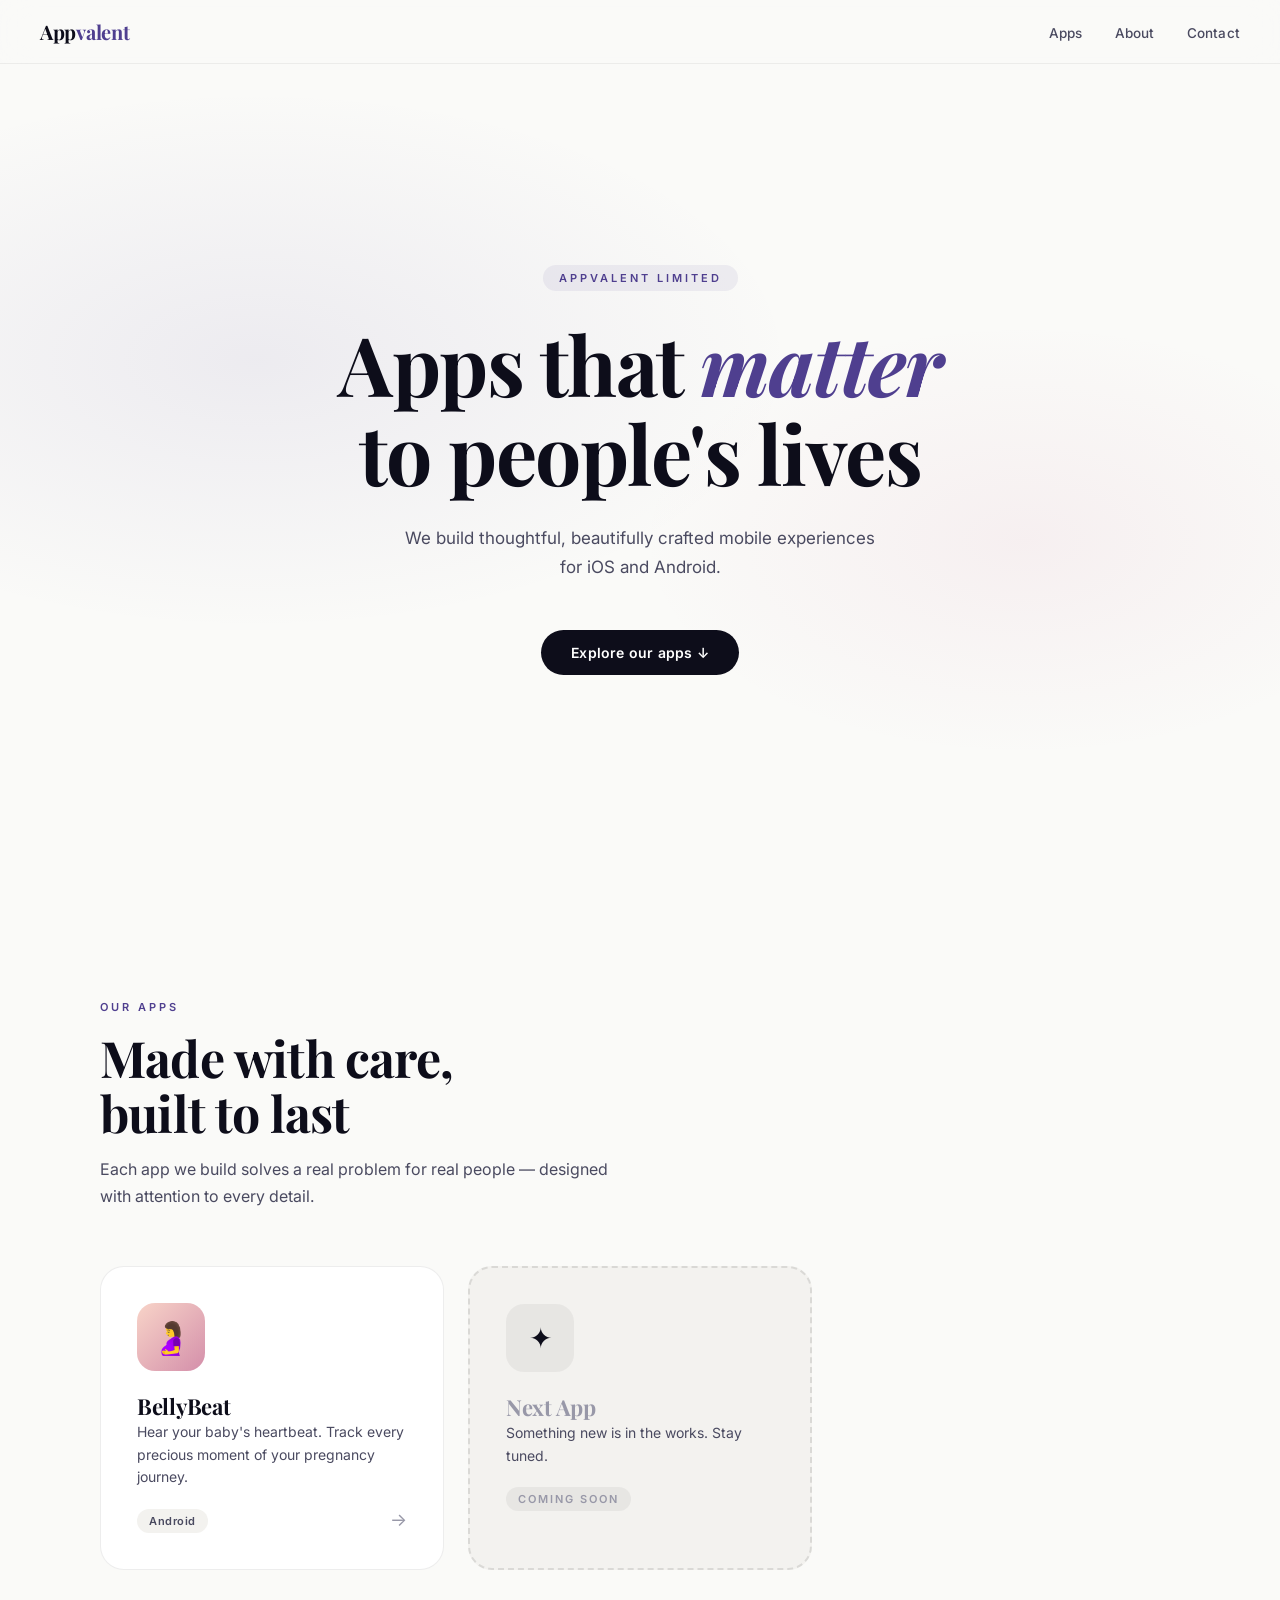
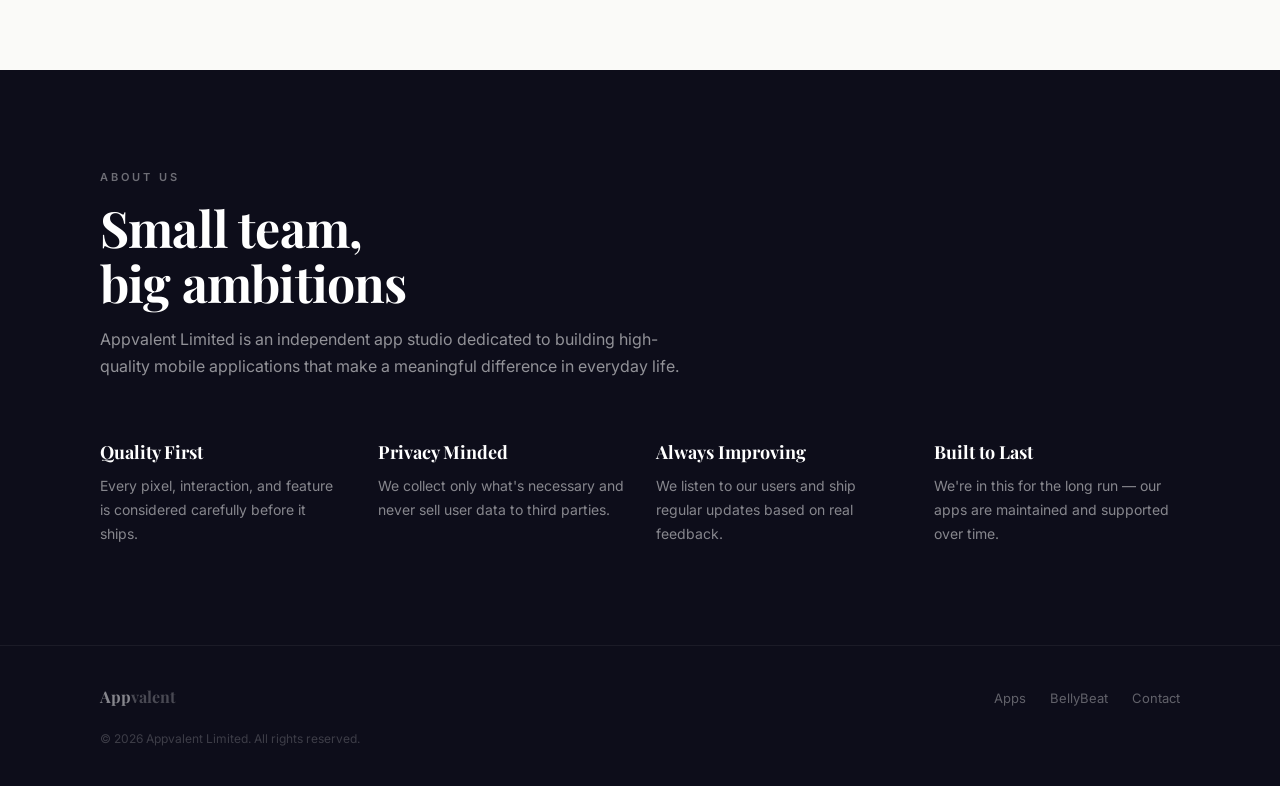
==== index.html @ 1d67fa13 "Initial Appvalent website with BellyBeat sub-page" ====
<!DOCTYPE html>
<html lang="en">
<head>
  <meta charset="UTF-8" />
  <meta name="viewport" content="width=device-width, initial-scale=1.0" />
  <title>Appvalent — Meaningful Mobile Apps</title>
  <meta name="description" content="Appvalent Limited builds thoughtful, beautiful mobile apps for iOS and Android." />
  <link rel="preconnect" href="https://fonts.googleapis.com" />
  <link rel="preconnect" href="https://fonts.gstatic.com" crossorigin />
  <link href="https://fonts.googleapis.com/css2?family=Playfair+Display:ital,wght@0,500;0,700;1,500&family=Inter:wght@300;400;500;600&display=swap" rel="stylesheet" />
  <style>
    *, *::before, *::after { box-sizing: border-box; margin: 0; padding: 0; }

    :root {
      --ink:      #0D0D1A;
      --ink-soft: #4A4A60;
      --ink-mute: #9898A8;
      --bg:       #FAFAF8;
      --bg-alt:   #F3F2EF;
      --accent:   #4F3F8F;
      --accent-2: #C4618A;
      --gold:     #C9A84C;
      --white:    #FFFFFF;
      --radius:   16px;
    }

    html { scroll-behavior: smooth; }

    body {
      font-family: 'Inter', sans-serif;
      background: var(--bg);
      color: var(--ink);
      -webkit-font-smoothing: antialiased;
    }

    /* ── Nav ─────────────────────────────────────────── */
    nav {
      position: fixed; top: 0; left: 0; right: 0; z-index: 100;
      display: flex; align-items: center; justify-content: space-between;
      padding: 0 40px; height: 64px;
      background: rgba(250,250,248,0.85);
      backdrop-filter: blur(16px);
      border-bottom: 1px solid rgba(0,0,0,0.06);
    }
    .nav-logo {
      font-family: 'Playfair Display', serif;
      font-size: 20px; font-weight: 700;
      color: var(--ink); text-decoration: none;
      letter-spacing: -0.3px;
    }
    .nav-logo span { color: var(--accent); }
    .nav-links { display: flex; gap: 32px; list-style: none; }
    .nav-links a {
      font-size: 13.5px; font-weight: 500;
      color: var(--ink-soft); text-decoration: none;
      letter-spacing: 0.2px; transition: color 0.2s;
    }
    .nav-links a:hover { color: var(--ink); }

    /* ── Hero ────────────────────────────────────────── */
    .hero {
      min-height: 100vh;
      display: flex; align-items: center; justify-content: center;
      text-align: center;
      padding: 120px 24px 80px;
      background:
        radial-gradient(ellipse 70% 50% at 20% 40%, rgba(79,63,143,0.08) 0%, transparent 60%),
        radial-gradient(ellipse 50% 40% at 80% 60%, rgba(196,97,138,0.07) 0%, transparent 60%),
        var(--bg);
    }
    .hero-eyebrow {
      display: inline-block;
      font-size: 11px; font-weight: 600;
      letter-spacing: 3px; text-transform: uppercase;
      color: var(--accent);
      background: rgba(79,63,143,0.08);
      padding: 6px 16px; border-radius: 100px;
      margin-bottom: 28px;
    }
    .hero h1 {
      font-family: 'Playfair Display', serif;
      font-size: clamp(46px, 7vw, 82px);
      font-weight: 700; line-height: 1.08;
      letter-spacing: -1.5px;
      color: var(--ink);
      max-width: 760px; margin: 0 auto 28px;
    }
    .hero h1 em { font-style: italic; color: var(--accent); }
    .hero-sub {
      font-size: 17px; font-weight: 400; line-height: 1.7;
      color: var(--ink-soft);
      max-width: 480px; margin: 0 auto 48px;
    }
    .hero-cta {
      display: inline-flex; align-items: center; gap: 8px;
      background: var(--ink); color: var(--white);
      padding: 14px 30px; border-radius: 100px;
      font-size: 14px; font-weight: 600;
      text-decoration: none; letter-spacing: 0.2px;
      transition: opacity 0.2s, transform 0.2s;
    }
    .hero-cta:hover { opacity: 0.85; transform: translateY(-1px); }

    /* ── Section shared ──────────────────────────────── */
    section { padding: 100px 24px; }
    .container { max-width: 1080px; margin: 0 auto; }
    .section-label {
      font-size: 11px; font-weight: 600;
      letter-spacing: 3px; text-transform: uppercase;
      color: var(--accent); margin-bottom: 16px;
    }
    .section-title {
      font-family: 'Playfair Display', serif;
      font-size: clamp(32px, 4vw, 50px);
      font-weight: 700; line-height: 1.1;
      letter-spacing: -0.8px; color: var(--ink);
      margin-bottom: 16px;
    }
    .section-sub {
      font-size: 16px; color: var(--ink-soft);
      line-height: 1.7; max-width: 520px;
    }

    /* ── Apps grid ───────────────────────────────────── */
    .apps-section { background: var(--bg); }
    .apps-header { margin-bottom: 56px; }
    .apps-grid {
      display: grid;
      grid-template-columns: repeat(auto-fill, minmax(320px, 1fr));
      gap: 24px;
    }
    .app-card {
      background: var(--white);
      border: 1px solid rgba(0,0,0,0.07);
      border-radius: 24px;
      padding: 36px;
      text-decoration: none;
      color: inherit;
      transition: box-shadow 0.25s, transform 0.25s;
      display: flex; flex-direction: column; gap: 20px;
    }
    .app-card:hover {
      box-shadow: 0 20px 60px rgba(0,0,0,0.09);
      transform: translateY(-3px);
    }
    .app-icon {
      width: 68px; height: 68px; border-radius: 18px;
      display: flex; align-items: center; justify-content: center;
      font-size: 32px;
    }
    .app-icon-bellybeat {
      background: linear-gradient(135deg, #F8D4C8, #D48FAA);
    }
    .app-card-name {
      font-family: 'Playfair Display', serif;
      font-size: 22px; font-weight: 700;
      letter-spacing: -0.3px; color: var(--ink);
    }
    .app-card-tagline {
      font-size: 14px; color: var(--ink-soft);
      line-height: 1.6;
    }
    .app-card-platforms {
      display: flex; gap: 8px; margin-top: auto;
    }
    .platform-badge {
      font-size: 11px; font-weight: 600;
      letter-spacing: 0.5px;
      padding: 5px 12px; border-radius: 100px;
      background: var(--bg-alt); color: var(--ink-soft);
    }
    .app-card-arrow {
      margin-left: auto; font-size: 18px;
      color: var(--ink-mute); transition: transform 0.2s;
    }
    .app-card:hover .app-card-arrow { transform: translateX(4px); }

    .app-card-soon {
      background: var(--bg-alt);
      border: 2px dashed rgba(0,0,0,0.1);
      cursor: default;
    }
    .app-card-soon:hover {
      box-shadow: none; transform: none;
    }
    .soon-badge {
      display: inline-block;
      font-size: 11px; font-weight: 600;
      letter-spacing: 2px; text-transform: uppercase;
      color: var(--ink-mute);
      background: rgba(0,0,0,0.05);
      padding: 5px 12px; border-radius: 100px;
    }

    /* ── About ───────────────────────────────────────── */
    .about-section {
      background: var(--ink);
      color: var(--white);
    }
    .about-section .section-label { color: rgba(255,255,255,0.4); }
    .about-section .section-title { color: var(--white); }
    .about-section .section-sub { color: rgba(255,255,255,0.55); max-width: 600px; }
    .about-grid {
      display: grid;
      grid-template-columns: repeat(auto-fill, minmax(220px, 1fr));
      gap: 32px; margin-top: 60px;
    }
    .about-item h3 {
      font-family: 'Playfair Display', serif;
      font-size: 18px; font-weight: 700;
      color: var(--white); margin-bottom: 10px;
    }
    .about-item p {
      font-size: 14px; line-height: 1.7;
      color: rgba(255,255,255,0.5);
    }

    /* ── Footer ──────────────────────────────────────── */
    footer {
      background: var(--ink);
      border-top: 1px solid rgba(255,255,255,0.06);
      padding: 40px 24px;
    }
    .footer-inner {
      max-width: 1080px; margin: 0 auto;
      display: flex; align-items: center; justify-content: space-between;
      flex-wrap: wrap; gap: 16px;
    }
    .footer-logo {
      font-family: 'Playfair Display', serif;
      font-size: 16px; font-weight: 700;
      color: rgba(255,255,255,0.5); text-decoration: none;
    }
    .footer-logo span { color: rgba(255,255,255,0.25); }
    .footer-links {
      display: flex; gap: 24px; list-style: none;
    }
    .footer-links a {
      font-size: 13px; color: rgba(255,255,255,0.35);
      text-decoration: none; transition: color 0.2s;
    }
    .footer-links a:hover { color: rgba(255,255,255,0.7); }
    .footer-copy {
      font-size: 12px; color: rgba(255,255,255,0.2);
      width: 100%; margin-top: 8px;
    }

    /* ── Responsive ──────────────────────────────────── */
    @media (max-width: 640px) {
      nav { padding: 0 20px; }
      .nav-links { display: none; }
      .footer-inner { flex-direction: column; align-items: flex-start; }
    }
  </style>
</head>
<body>

  <nav>
    <a href="/" class="nav-logo">App<span>valent</span></a>
    <ul class="nav-links">
      <li><a href="#apps">Apps</a></li>
      <li><a href="#about">About</a></li>
      <li><a href="mailto:hello@appvalent.com">Contact</a></li>
    </ul>
  </nav>

  <!-- Hero -->
  <section class="hero">
    <div>
      <div class="hero-eyebrow">Appvalent Limited</div>
      <h1>Apps that <em>matter</em><br>to people's lives</h1>
      <p class="hero-sub">We build thoughtful, beautifully crafted mobile experiences for iOS and Android.</p>
      <a href="#apps" class="hero-cta">Explore our apps ↓</a>
    </div>
  </section>

  <!-- Apps -->
  <section class="apps-section" id="apps">
    <div class="container">
      <div class="apps-header">
        <div class="section-label">Our Apps</div>
        <h2 class="section-title">Made with care,<br>built to last</h2>
        <p class="section-sub">Each app we build solves a real problem for real people — designed with attention to every detail.</p>
      </div>
      <div class="apps-grid">

        <!-- BellyBeat -->
        <a href="/bellybeat" class="app-card">
          <div class="app-icon app-icon-bellybeat">🤰</div>
          <div>
            <div class="app-card-name">BellyBeat</div>
            <div class="app-card-tagline">Hear your baby's heartbeat. Track every precious moment of your pregnancy journey.</div>
          </div>
          <div class="app-card-platforms">
            <span class="platform-badge">Android</span>
            <span class="app-card-arrow">→</span>
          </div>
        </a>

        <!-- Coming soon slot -->
        <div class="app-card app-card-soon">
          <div class="app-icon" style="background:rgba(0,0,0,0.05);font-size:28px;">✦</div>
          <div>
            <div class="app-card-name" style="color:#9898A8;">Next App</div>
            <div class="app-card-tagline">Something new is in the works. Stay tuned.</div>
          </div>
          <div><span class="soon-badge">Coming soon</span></div>
        </div>

      </div>
    </div>
  </section>

  <!-- About -->
  <section class="about-section" id="about">
    <div class="container">
      <div class="section-label">About Us</div>
      <h2 class="section-title">Small team,<br>big ambitions</h2>
      <p class="section-sub">Appvalent Limited is an independent app studio dedicated to building high-quality mobile applications that make a meaningful difference in everyday life.</p>
      <div class="about-grid">
        <div class="about-item">
          <h3>Quality First</h3>
          <p>Every pixel, interaction, and feature is considered carefully before it ships.</p>
        </div>
        <div class="about-item">
          <h3>Privacy Minded</h3>
          <p>We collect only what's necessary and never sell user data to third parties.</p>
        </div>
        <div class="about-item">
          <h3>Always Improving</h3>
          <p>We listen to our users and ship regular updates based on real feedback.</p>
        </div>
        <div class="about-item">
          <h3>Built to Last</h3>
          <p>We're in this for the long run — our apps are maintained and supported over time.</p>
        </div>
      </div>
    </div>
  </section>

  <!-- Footer -->
  <footer>
    <div class="footer-inner">
      <a href="/" class="footer-logo">App<span>valent</span></a>
      <ul class="footer-links">
        <li><a href="#apps">Apps</a></li>
        <li><a href="/bellybeat">BellyBeat</a></li>
        <li><a href="mailto:hello@appvalent.com">Contact</a></li>
      </ul>
      <div class="footer-copy">© 2026 Appvalent Limited. All rights reserved.</div>
    </div>
  </footer>

</body>
</html>
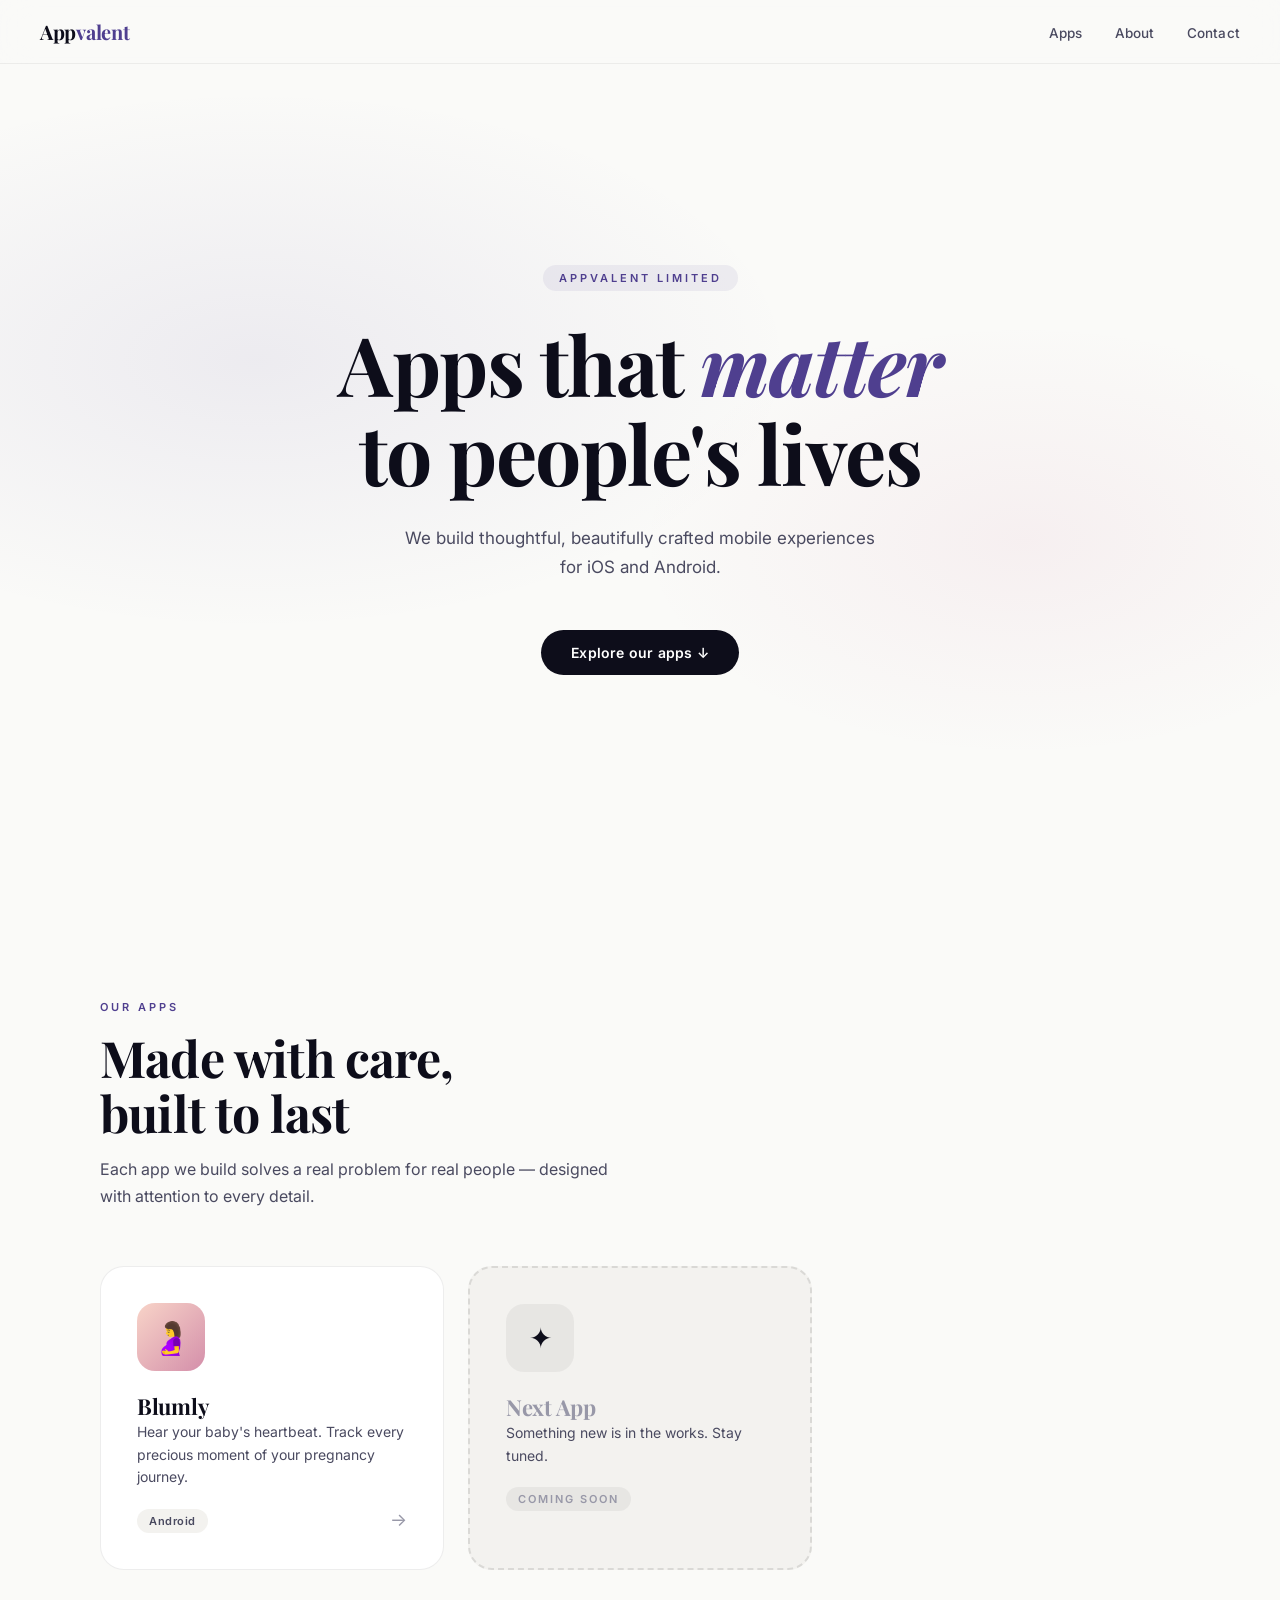
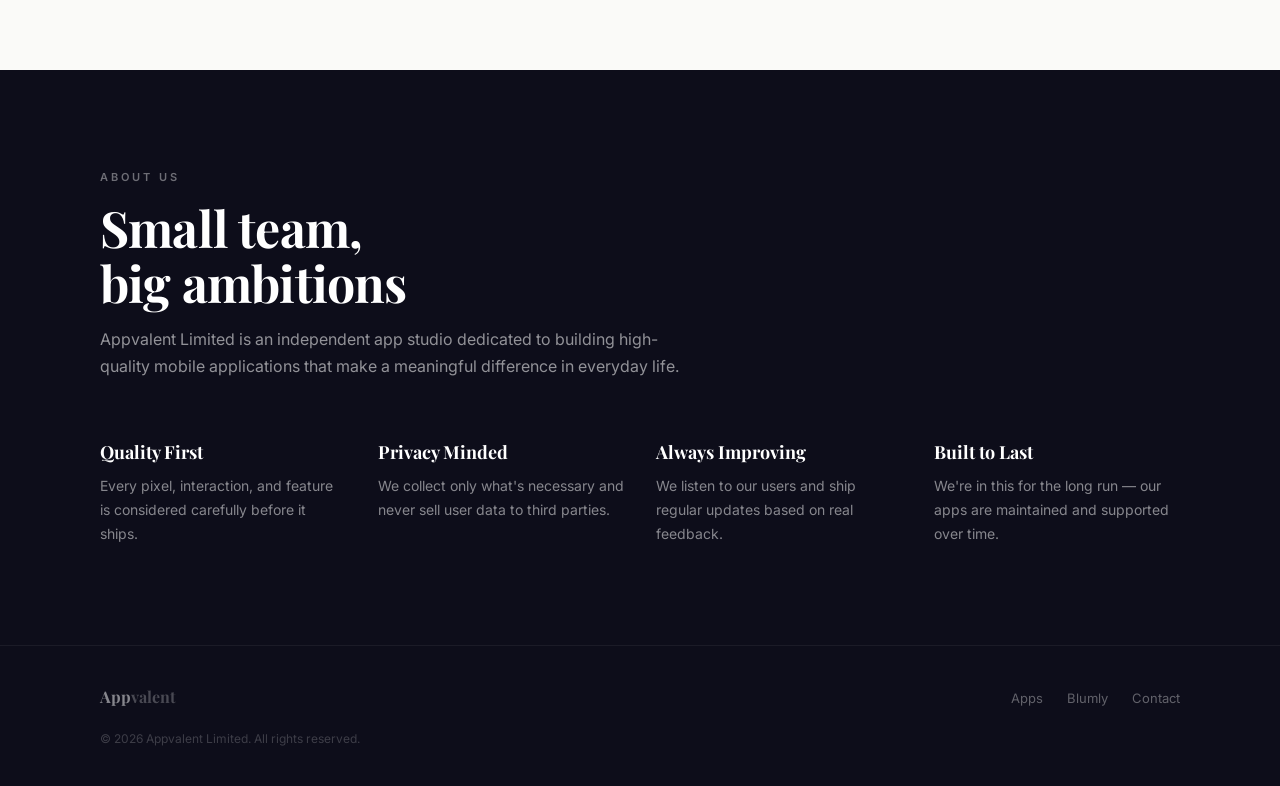
==== commit d4b009a9: "Rebrand BellyBeat to Blumly across website Update all display references from "BellyBeat" to "Blumly" ====
--- a/index.html
+++ b/index.html
@@ -288,7 +288,7 @@
         <a href="/bellybeat" class="app-card">
           <div class="app-icon app-icon-bellybeat">🤰</div>
           <div>
-            <div class="app-card-name">BellyBeat</div>
+            <div class="app-card-name">Blumly</div>
             <div class="app-card-tagline">Hear your baby's heartbeat. Track every precious moment of your pregnancy journey.</div>
           </div>
           <div class="app-card-platforms">
@@ -344,7 +344,7 @@
       <a href="/" class="footer-logo">App<span>valent</span></a>
       <ul class="footer-links">
         <li><a href="#apps">Apps</a></li>
-        <li><a href="/bellybeat">BellyBeat</a></li>
+        <li><a href="/bellybeat">Blumly</a></li>
         <li><a href="mailto:hello@appvalent.com">Contact</a></li>
       </ul>
       <div class="footer-copy">© 2026 Appvalent Limited. All rights reserved.</div>
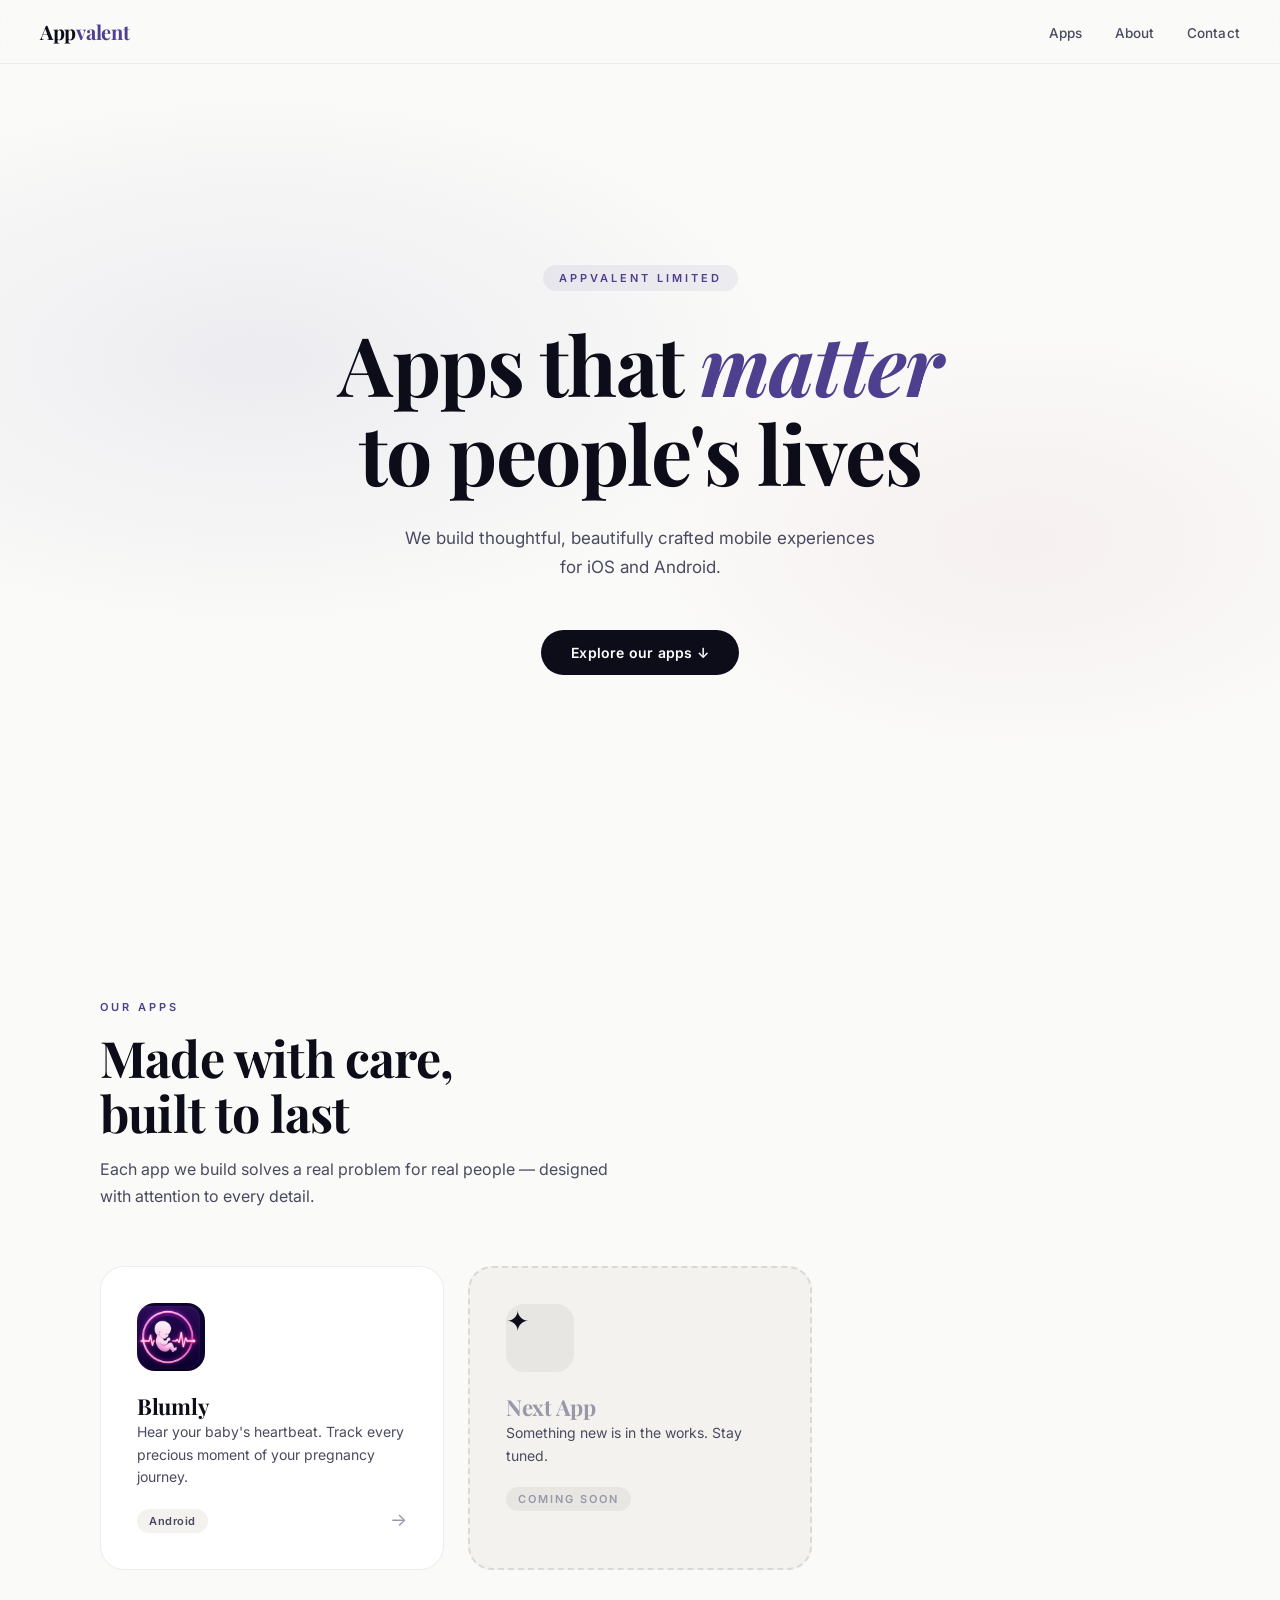
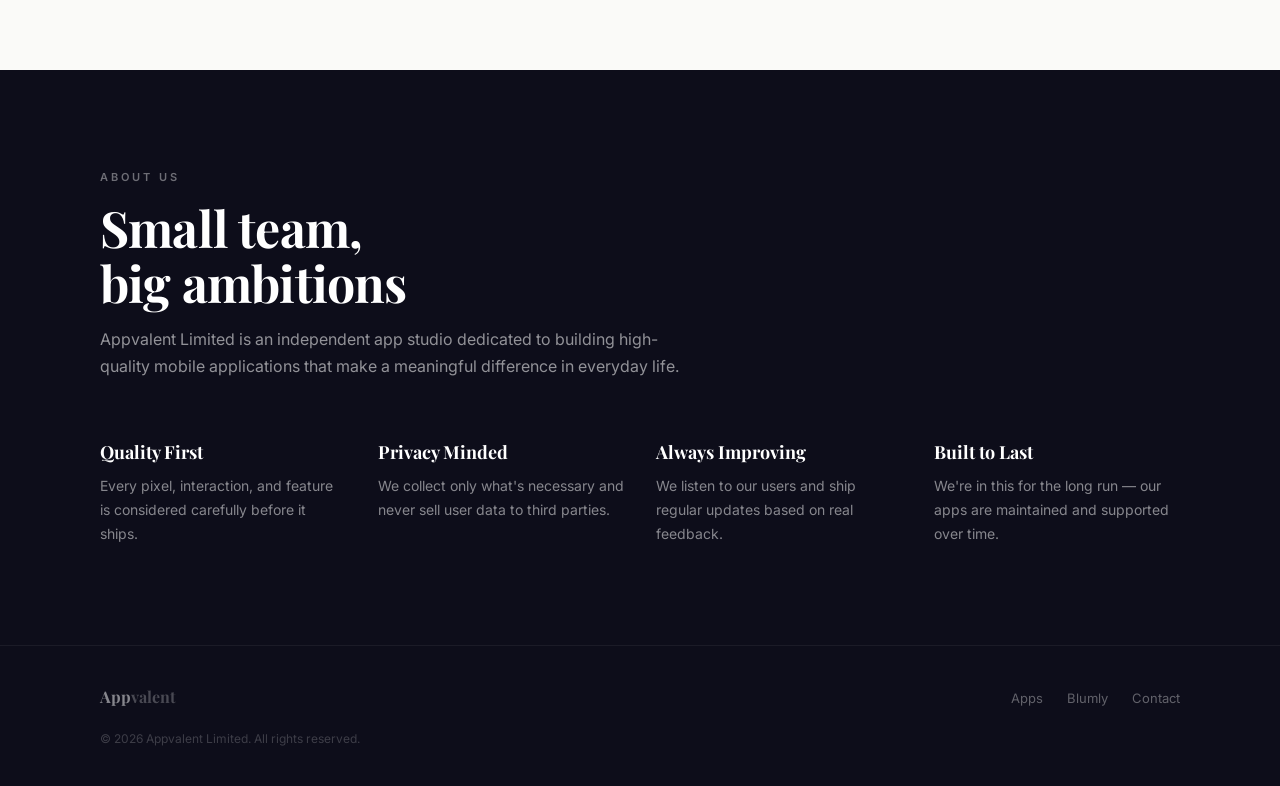
==== commit fb249e8d: "Replace emoji placeholder with real Blumly app icon Add app-icon.png and update homepage card, belly" ====
--- a/index.html
+++ b/index.html
@@ -145,12 +145,9 @@
     }
     .app-icon {
       width: 68px; height: 68px; border-radius: 18px;
-      display: flex; align-items: center; justify-content: center;
-      font-size: 32px;
-    }
-    .app-icon-bellybeat {
-      background: linear-gradient(135deg, #F8D4C8, #D48FAA);
-    }
+      overflow: hidden; flex-shrink: 0;
+    }
+    .app-icon img { width: 100%; height: 100%; display: block; }
     .app-card-name {
       font-family: 'Playfair Display', serif;
       font-size: 22px; font-weight: 700;
@@ -286,7 +283,7 @@
 
         <!-- BellyBeat -->
         <a href="/bellybeat" class="app-card">
-          <div class="app-icon app-icon-bellybeat">🤰</div>
+          <div class="app-icon"><img src="/bellybeat/app-icon.png" alt="Blumly icon" /></div>
           <div>
             <div class="app-card-name">Blumly</div>
             <div class="app-card-tagline">Hear your baby's heartbeat. Track every precious moment of your pregnancy journey.</div>
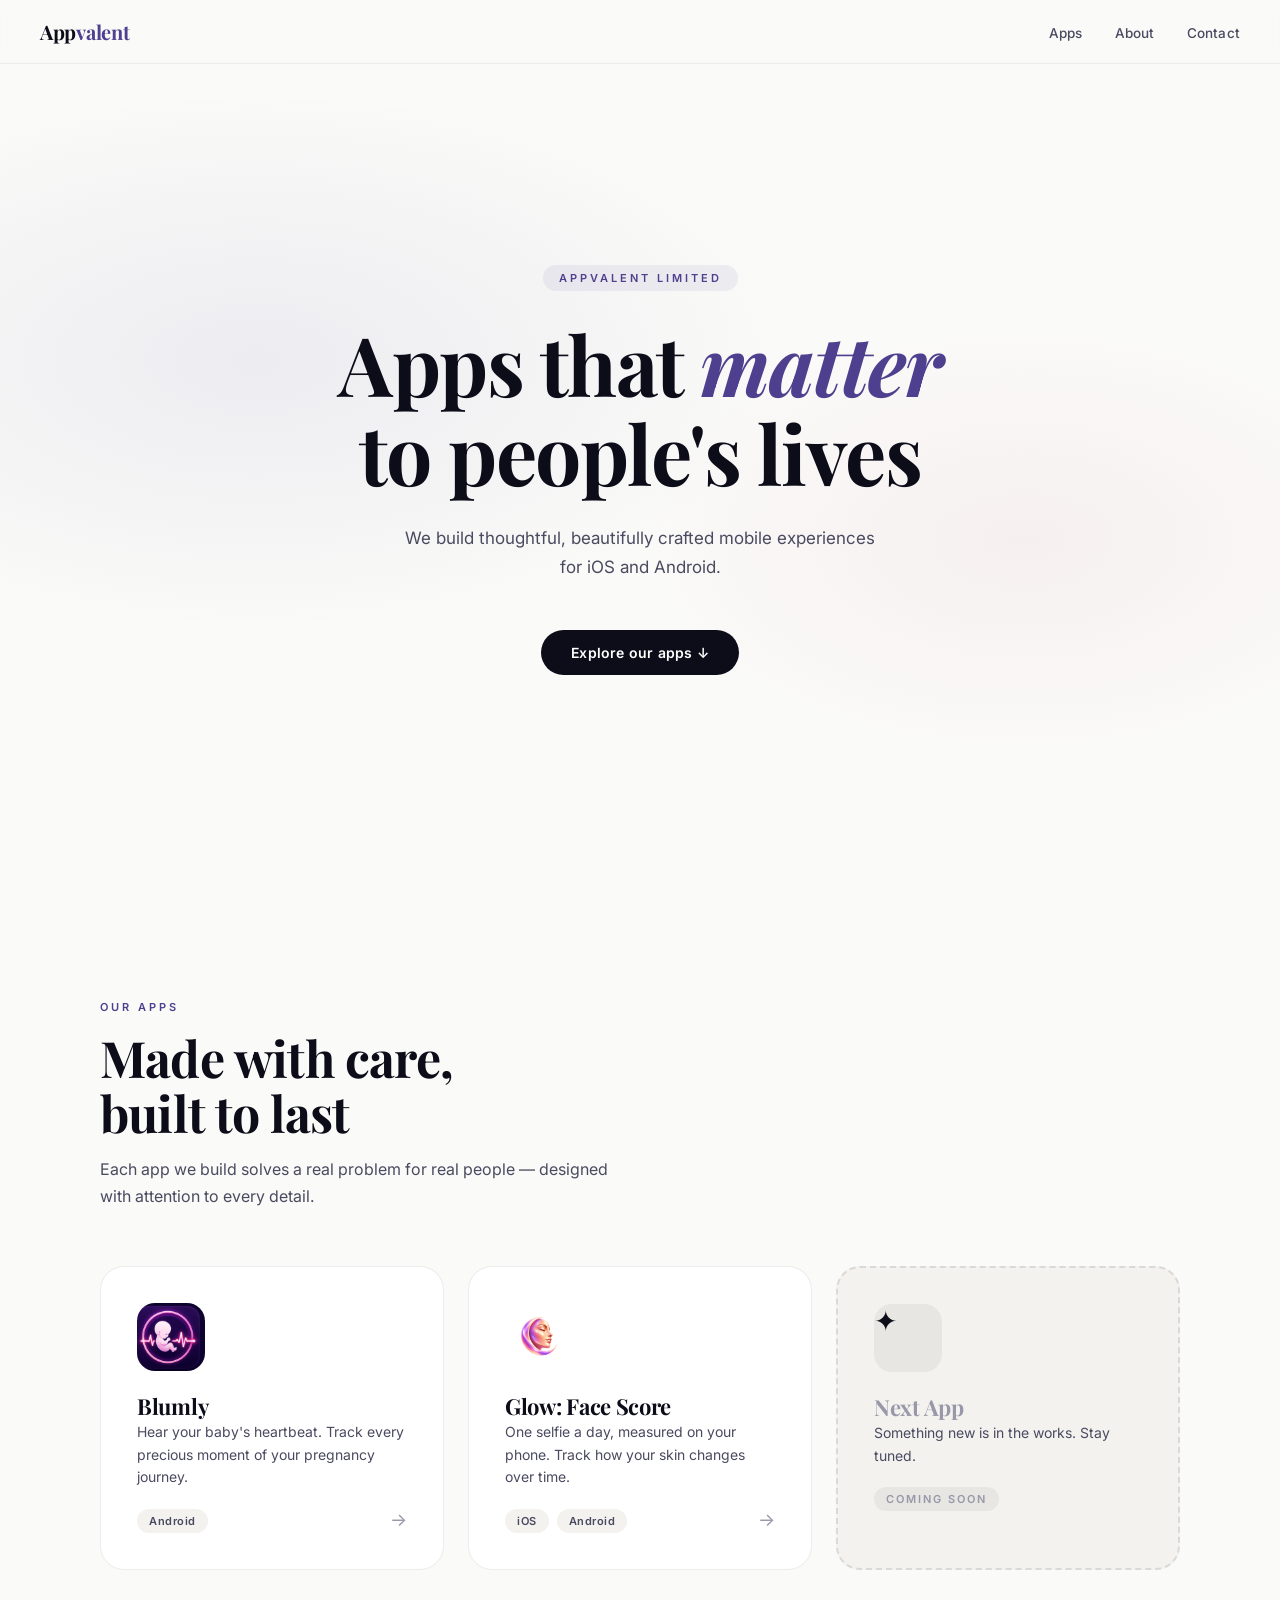
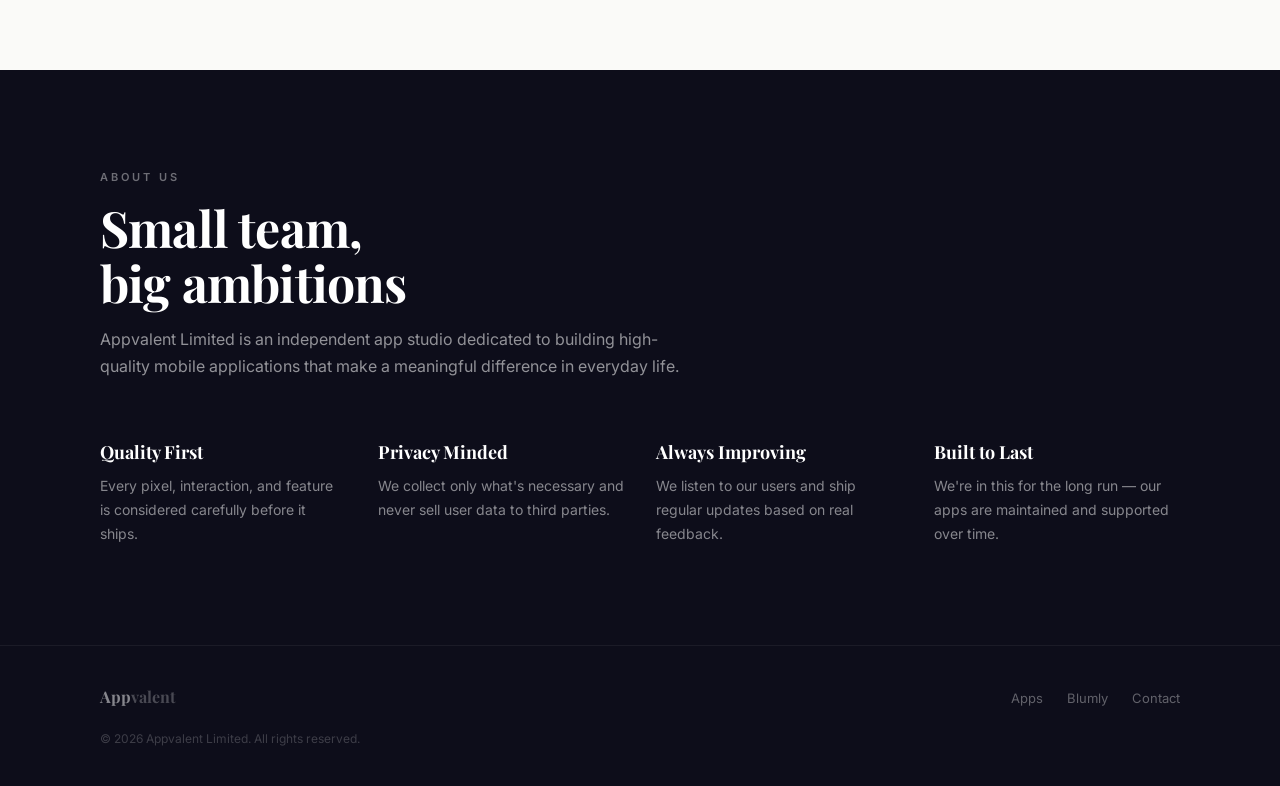
==== commit 7f48e04a: "Add the Glow: Face Score page, privacy policy and terms Follows the Blumly pattern — /glow with its " ====
--- a/index.html
+++ b/index.html
@@ -294,6 +294,20 @@
           </div>
         </a>
 
+        <!-- Glow -->
+        <a href="/glow" class="app-card">
+          <div class="app-icon"><img src="/glow/app-icon.png" alt="Glow: Face Score icon" /></div>
+          <div>
+            <div class="app-card-name">Glow: Face Score</div>
+            <div class="app-card-tagline">One selfie a day, measured on your phone. Track how your skin changes over time.</div>
+          </div>
+          <div class="app-card-platforms">
+            <span class="platform-badge">iOS</span>
+            <span class="platform-badge">Android</span>
+            <span class="app-card-arrow">→</span>
+          </div>
+        </a>
+
         <!-- Coming soon slot -->
         <div class="app-card app-card-soon">
           <div class="app-icon" style="background:rgba(0,0,0,0.05);font-size:28px;">✦</div>
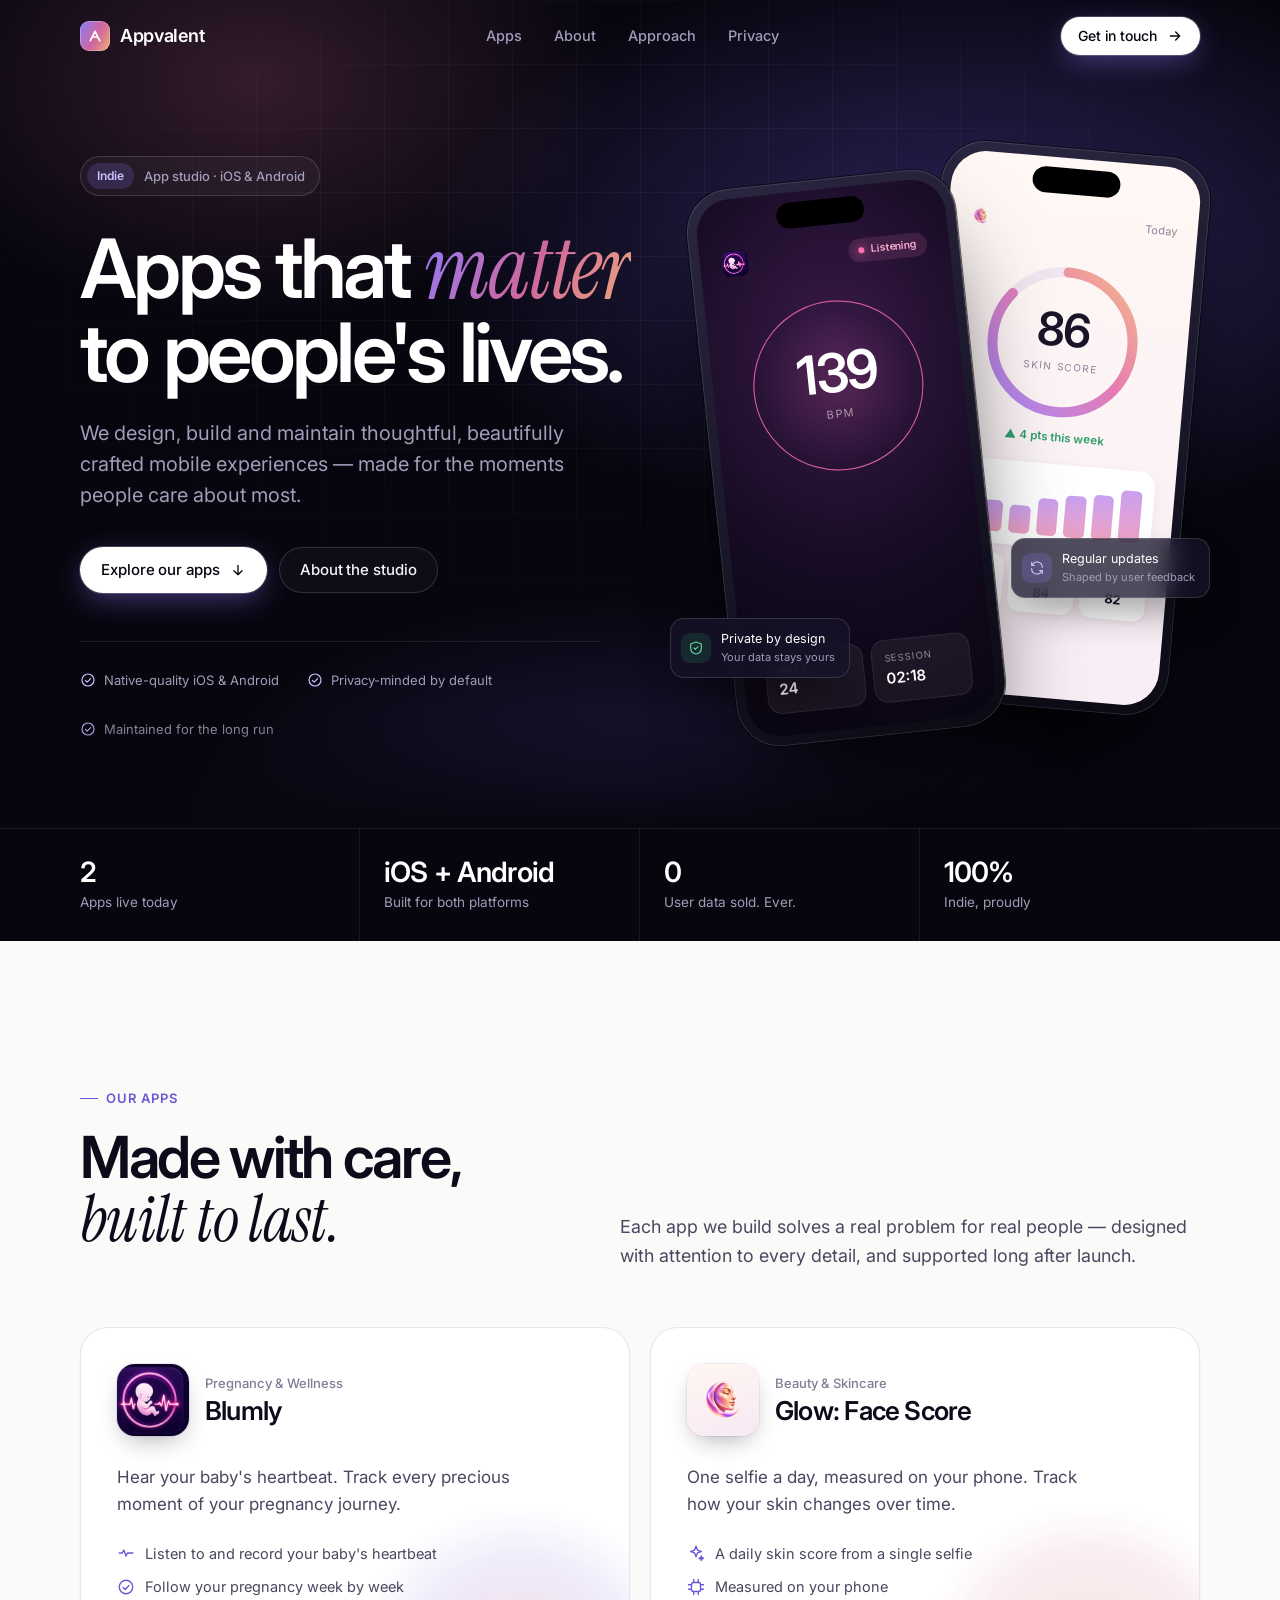
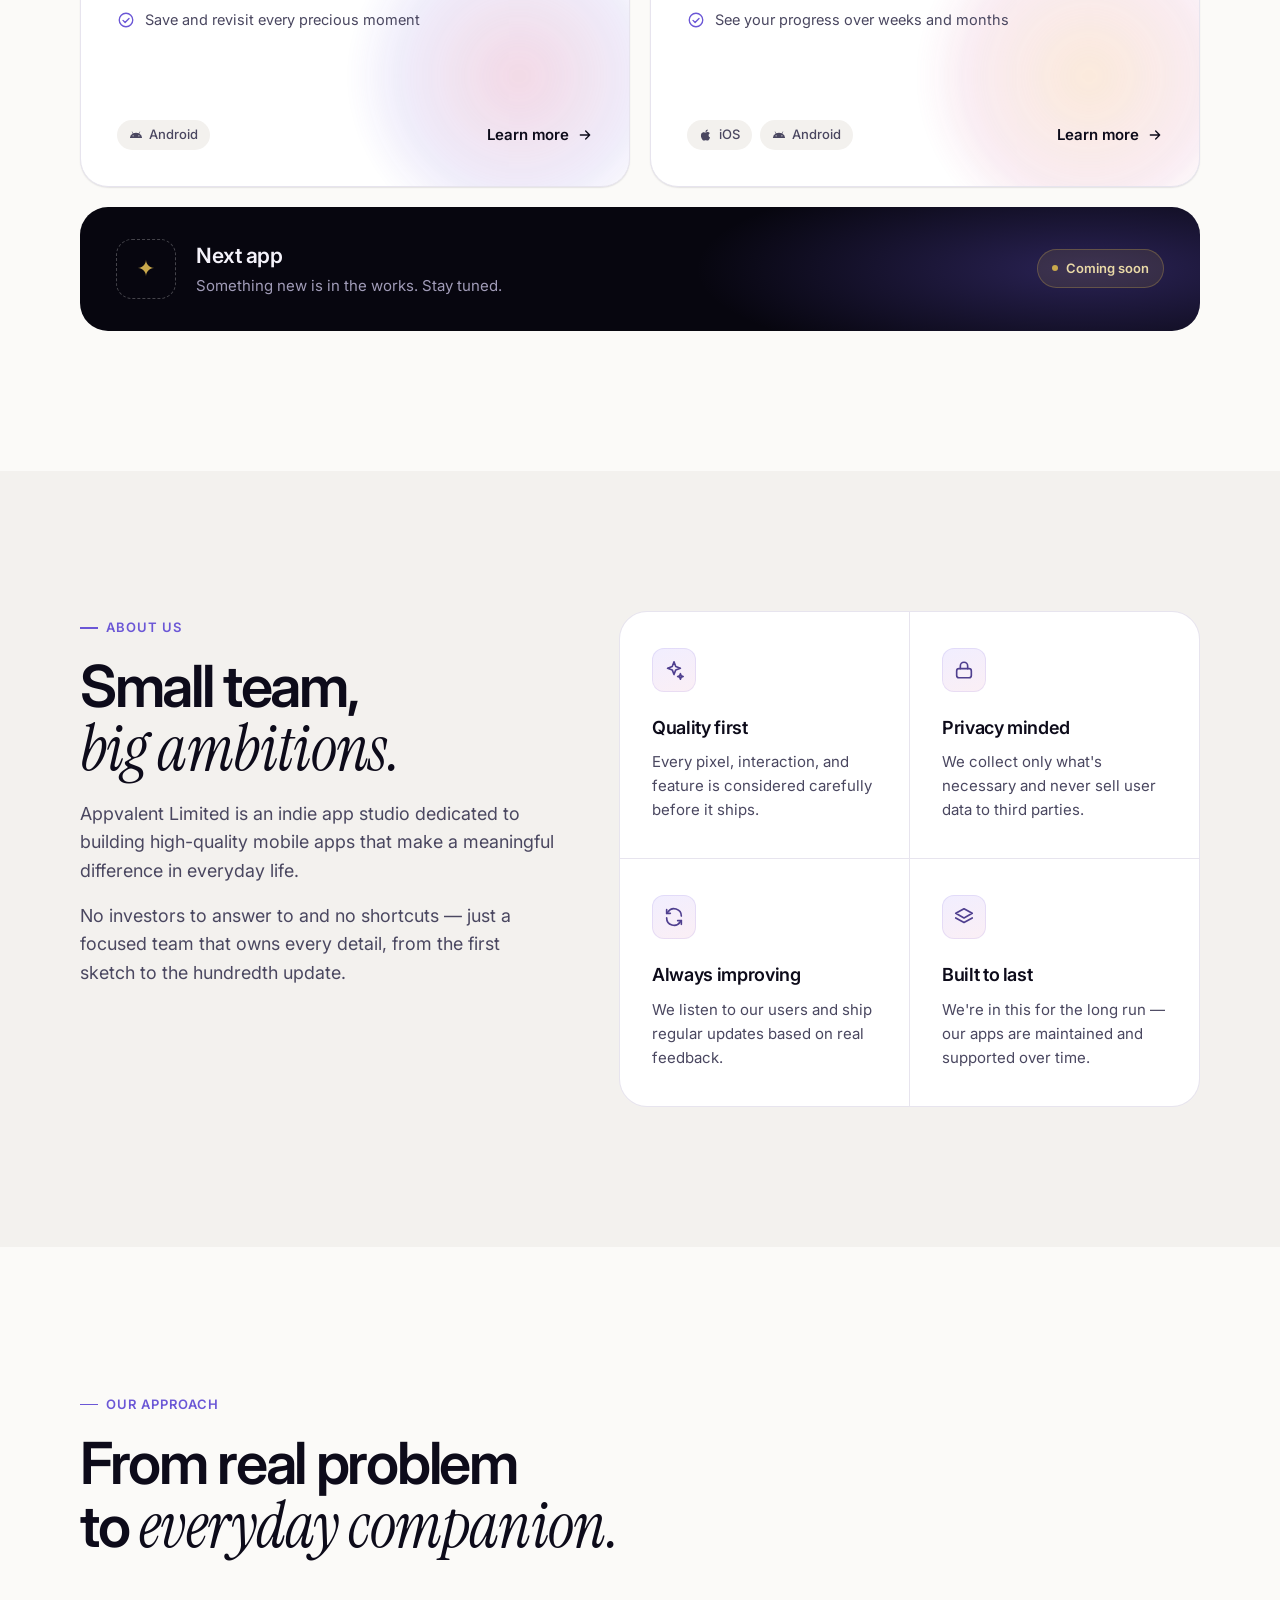
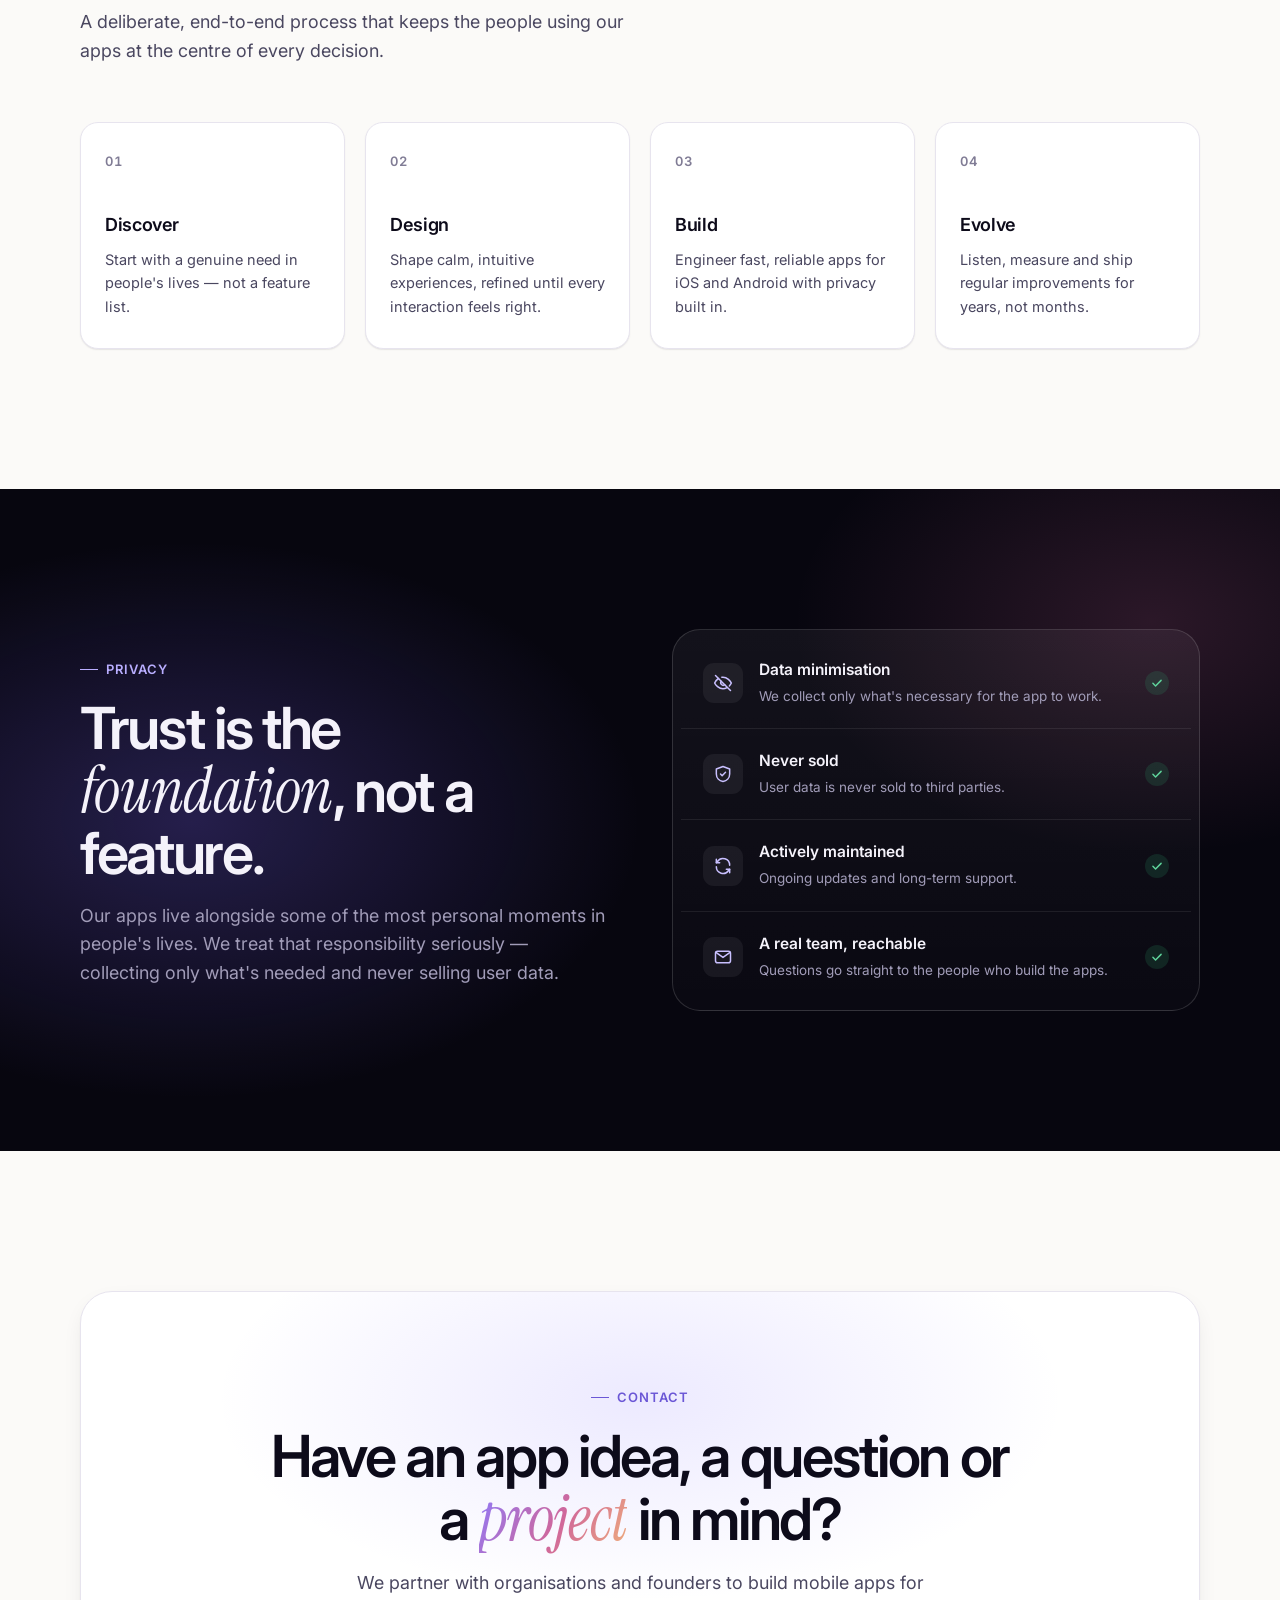
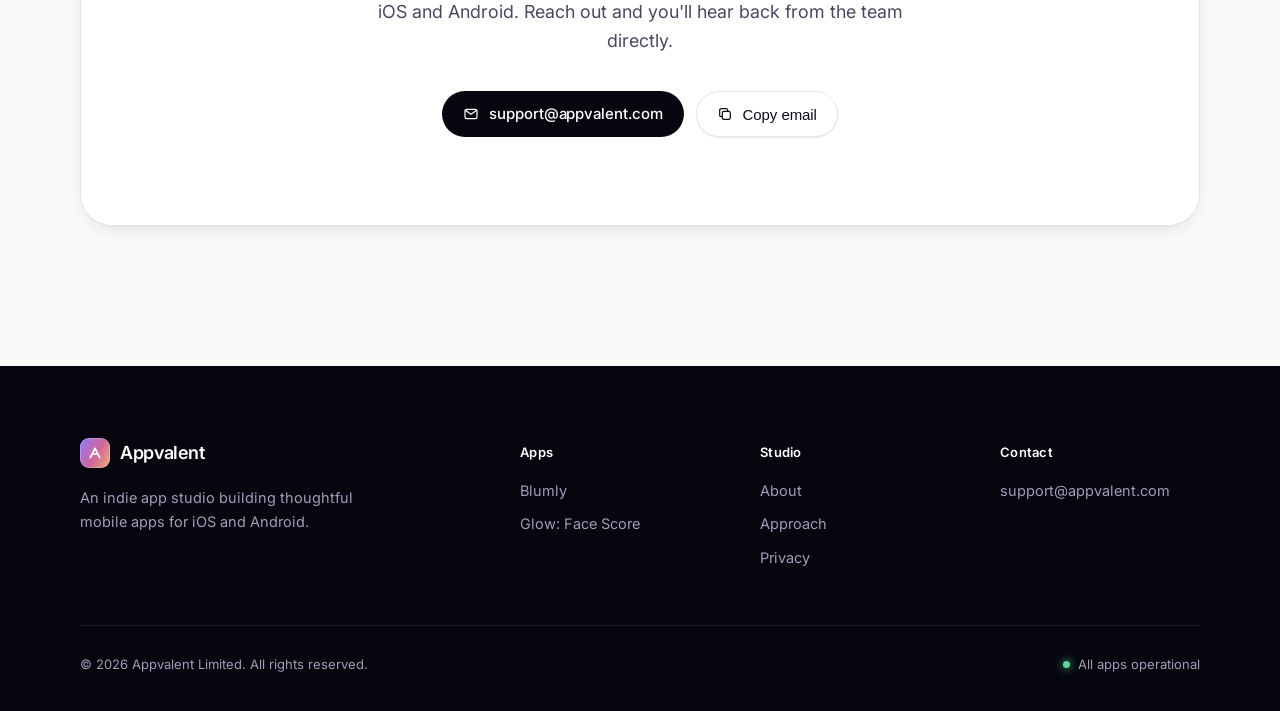
==== commit 0ec41732: "Redesign homepage: indie studio positioning and enterprise-grade UI New hero with animated Blumly an" ====
--- a/index.html
+++ b/index.html
@@ -1,366 +1,706 @@
-<!DOCTYPE html>
+<!doctype html>
 <html lang="en">
 <head>
-  <meta charset="UTF-8" />
-  <meta name="viewport" content="width=device-width, initial-scale=1.0" />
-  <title>Appvalent — Meaningful Mobile Apps</title>
-  <meta name="description" content="Appvalent Limited builds thoughtful, beautiful mobile apps for iOS and Android." />
-  <link rel="preconnect" href="https://fonts.googleapis.com" />
-  <link rel="preconnect" href="https://fonts.gstatic.com" crossorigin />
-  <link href="https://fonts.googleapis.com/css2?family=Playfair+Display:ital,wght@0,500;0,700;1,500&family=Inter:wght@300;400;500;600&display=swap" rel="stylesheet" />
-  <style>
-    *, *::before, *::after { box-sizing: border-box; margin: 0; padding: 0; }
-
-    :root {
-      --ink:      #0D0D1A;
-      --ink-soft: #4A4A60;
-      --ink-mute: #9898A8;
-      --bg:       #FAFAF8;
-      --bg-alt:   #F3F2EF;
-      --accent:   #4F3F8F;
-      --accent-2: #C4618A;
-      --gold:     #C9A84C;
-      --white:    #FFFFFF;
-      --radius:   16px;
-    }
-
-    html { scroll-behavior: smooth; }
-
-    body {
-      font-family: 'Inter', sans-serif;
-      background: var(--bg);
-      color: var(--ink);
-      -webkit-font-smoothing: antialiased;
-    }
-
-    /* ── Nav ─────────────────────────────────────────── */
-    nav {
-      position: fixed; top: 0; left: 0; right: 0; z-index: 100;
-      display: flex; align-items: center; justify-content: space-between;
-      padding: 0 40px; height: 64px;
-      background: rgba(250,250,248,0.85);
-      backdrop-filter: blur(16px);
-      border-bottom: 1px solid rgba(0,0,0,0.06);
-    }
-    .nav-logo {
-      font-family: 'Playfair Display', serif;
-      font-size: 20px; font-weight: 700;
-      color: var(--ink); text-decoration: none;
-      letter-spacing: -0.3px;
-    }
-    .nav-logo span { color: var(--accent); }
-    .nav-links { display: flex; gap: 32px; list-style: none; }
-    .nav-links a {
-      font-size: 13.5px; font-weight: 500;
-      color: var(--ink-soft); text-decoration: none;
-      letter-spacing: 0.2px; transition: color 0.2s;
-    }
-    .nav-links a:hover { color: var(--ink); }
-
-    /* ── Hero ────────────────────────────────────────── */
-    .hero {
-      min-height: 100vh;
-      display: flex; align-items: center; justify-content: center;
-      text-align: center;
-      padding: 120px 24px 80px;
-      background:
-        radial-gradient(ellipse 70% 50% at 20% 40%, rgba(79,63,143,0.08) 0%, transparent 60%),
-        radial-gradient(ellipse 50% 40% at 80% 60%, rgba(196,97,138,0.07) 0%, transparent 60%),
-        var(--bg);
-    }
-    .hero-eyebrow {
-      display: inline-block;
-      font-size: 11px; font-weight: 600;
-      letter-spacing: 3px; text-transform: uppercase;
-      color: var(--accent);
-      background: rgba(79,63,143,0.08);
-      padding: 6px 16px; border-radius: 100px;
-      margin-bottom: 28px;
-    }
-    .hero h1 {
-      font-family: 'Playfair Display', serif;
-      font-size: clamp(46px, 7vw, 82px);
-      font-weight: 700; line-height: 1.08;
-      letter-spacing: -1.5px;
-      color: var(--ink);
-      max-width: 760px; margin: 0 auto 28px;
-    }
-    .hero h1 em { font-style: italic; color: var(--accent); }
-    .hero-sub {
-      font-size: 17px; font-weight: 400; line-height: 1.7;
-      color: var(--ink-soft);
-      max-width: 480px; margin: 0 auto 48px;
-    }
-    .hero-cta {
-      display: inline-flex; align-items: center; gap: 8px;
-      background: var(--ink); color: var(--white);
-      padding: 14px 30px; border-radius: 100px;
-      font-size: 14px; font-weight: 600;
-      text-decoration: none; letter-spacing: 0.2px;
-      transition: opacity 0.2s, transform 0.2s;
-    }
-    .hero-cta:hover { opacity: 0.85; transform: translateY(-1px); }
-
-    /* ── Section shared ──────────────────────────────── */
-    section { padding: 100px 24px; }
-    .container { max-width: 1080px; margin: 0 auto; }
-    .section-label {
-      font-size: 11px; font-weight: 600;
-      letter-spacing: 3px; text-transform: uppercase;
-      color: var(--accent); margin-bottom: 16px;
-    }
-    .section-title {
-      font-family: 'Playfair Display', serif;
-      font-size: clamp(32px, 4vw, 50px);
-      font-weight: 700; line-height: 1.1;
-      letter-spacing: -0.8px; color: var(--ink);
-      margin-bottom: 16px;
-    }
-    .section-sub {
-      font-size: 16px; color: var(--ink-soft);
-      line-height: 1.7; max-width: 520px;
-    }
-
-    /* ── Apps grid ───────────────────────────────────── */
-    .apps-section { background: var(--bg); }
-    .apps-header { margin-bottom: 56px; }
-    .apps-grid {
-      display: grid;
-      grid-template-columns: repeat(auto-fill, minmax(320px, 1fr));
-      gap: 24px;
-    }
-    .app-card {
-      background: var(--white);
-      border: 1px solid rgba(0,0,0,0.07);
-      border-radius: 24px;
-      padding: 36px;
-      text-decoration: none;
-      color: inherit;
-      transition: box-shadow 0.25s, transform 0.25s;
-      display: flex; flex-direction: column; gap: 20px;
-    }
-    .app-card:hover {
-      box-shadow: 0 20px 60px rgba(0,0,0,0.09);
-      transform: translateY(-3px);
-    }
-    .app-icon {
-      width: 68px; height: 68px; border-radius: 18px;
-      overflow: hidden; flex-shrink: 0;
-    }
-    .app-icon img { width: 100%; height: 100%; display: block; }
-    .app-card-name {
-      font-family: 'Playfair Display', serif;
-      font-size: 22px; font-weight: 700;
-      letter-spacing: -0.3px; color: var(--ink);
-    }
-    .app-card-tagline {
-      font-size: 14px; color: var(--ink-soft);
-      line-height: 1.6;
-    }
-    .app-card-platforms {
-      display: flex; gap: 8px; margin-top: auto;
-    }
-    .platform-badge {
-      font-size: 11px; font-weight: 600;
-      letter-spacing: 0.5px;
-      padding: 5px 12px; border-radius: 100px;
-      background: var(--bg-alt); color: var(--ink-soft);
-    }
-    .app-card-arrow {
-      margin-left: auto; font-size: 18px;
-      color: var(--ink-mute); transition: transform 0.2s;
-    }
-    .app-card:hover .app-card-arrow { transform: translateX(4px); }
-
-    .app-card-soon {
-      background: var(--bg-alt);
-      border: 2px dashed rgba(0,0,0,0.1);
-      cursor: default;
-    }
-    .app-card-soon:hover {
-      box-shadow: none; transform: none;
-    }
-    .soon-badge {
-      display: inline-block;
-      font-size: 11px; font-weight: 600;
-      letter-spacing: 2px; text-transform: uppercase;
-      color: var(--ink-mute);
-      background: rgba(0,0,0,0.05);
-      padding: 5px 12px; border-radius: 100px;
-    }
-
-    /* ── About ───────────────────────────────────────── */
-    .about-section {
-      background: var(--ink);
-      color: var(--white);
-    }
-    .about-section .section-label { color: rgba(255,255,255,0.4); }
-    .about-section .section-title { color: var(--white); }
-    .about-section .section-sub { color: rgba(255,255,255,0.55); max-width: 600px; }
-    .about-grid {
-      display: grid;
-      grid-template-columns: repeat(auto-fill, minmax(220px, 1fr));
-      gap: 32px; margin-top: 60px;
-    }
-    .about-item h3 {
-      font-family: 'Playfair Display', serif;
-      font-size: 18px; font-weight: 700;
-      color: var(--white); margin-bottom: 10px;
-    }
-    .about-item p {
-      font-size: 14px; line-height: 1.7;
-      color: rgba(255,255,255,0.5);
-    }
-
-    /* ── Footer ──────────────────────────────────────── */
-    footer {
-      background: var(--ink);
-      border-top: 1px solid rgba(255,255,255,0.06);
-      padding: 40px 24px;
-    }
-    .footer-inner {
-      max-width: 1080px; margin: 0 auto;
-      display: flex; align-items: center; justify-content: space-between;
-      flex-wrap: wrap; gap: 16px;
-    }
-    .footer-logo {
-      font-family: 'Playfair Display', serif;
-      font-size: 16px; font-weight: 700;
-      color: rgba(255,255,255,0.5); text-decoration: none;
-    }
-    .footer-logo span { color: rgba(255,255,255,0.25); }
-    .footer-links {
-      display: flex; gap: 24px; list-style: none;
-    }
-    .footer-links a {
-      font-size: 13px; color: rgba(255,255,255,0.35);
-      text-decoration: none; transition: color 0.2s;
-    }
-    .footer-links a:hover { color: rgba(255,255,255,0.7); }
-    .footer-copy {
-      font-size: 12px; color: rgba(255,255,255,0.2);
-      width: 100%; margin-top: 8px;
-    }
-
-    /* ── Responsive ──────────────────────────────────── */
-    @media (max-width: 640px) {
-      nav { padding: 0 20px; }
-      .nav-links { display: none; }
-      .footer-inner { flex-direction: column; align-items: flex-start; }
-    }
-  </style>
+<meta charset="utf-8">
+<meta name="viewport" content="width=device-width, initial-scale=1">
+<title>Appvalent — Indie App Studio</title>
+<meta name="description" content="Appvalent is an indie app studio crafting thoughtful, beautifully made mobile apps for iOS and Android.">
+<meta name="theme-color" content="#07060F">
+<link rel="preconnect" href="https://fonts.googleapis.com">
+<link rel="preconnect" href="https://fonts.gstatic.com" crossorigin>
+<link href="https://fonts.googleapis.com/css2?family=Inter:wght@400;500;600;700&family=Instrument+Serif:ital@0;1&display=swap" rel="stylesheet">
+<style>
+  :root {
+    --ink: #07060F;
+    --ink-2: #0E0C1C;
+    --ink-3: #161328;
+    --line-dark: rgba(255,255,255,.08);
+    --line-dark-2: rgba(255,255,255,.14);
+    --text-on-dark: #F4F2FA;
+    --mute-on-dark: #A19CB8;
+
+    --bg: #FBFAF8;
+    --bg-2: #F3F1EE;
+    --surface: #FFFFFF;
+    --line: #E7E4EE;
+    --text: #0D0B1A;
+    --text-2: #4A4760;
+    --text-3: #807C95;
+
+    --violet: #6B57D6;
+    --violet-deep: #4F3F8F;
+    --rose: #D0679A;
+    --gold: #C9A84C;
+    --grad: linear-gradient(120deg, #8B7BFF 0%, #D0679A 55%, #F0B07A 100%);
+
+    --radius-sm: 10px;
+    --radius: 18px;
+    --radius-lg: 28px;
+    --shadow-sm: 0 1px 2px rgba(13,11,26,.06), 0 1px 1px rgba(13,11,26,.04);
+    --shadow: 0 1px 2px rgba(13,11,26,.05), 0 8px 24px -8px rgba(13,11,26,.12);
+    --shadow-lg: 0 30px 80px -20px rgba(13,11,26,.35);
+
+    --max: 1200px;
+    --gutter: clamp(16px, 4vw, 40px);
+    --ease: cubic-bezier(.2,.7,.2,1);
+  }
+
+  *, *::before, *::after { box-sizing: border-box; }
+  html { scroll-behavior: smooth; -webkit-text-size-adjust: 100%; }
+  body {
+    margin: 0;
+    font-family: 'Inter', system-ui, -apple-system, sans-serif;
+    font-size: 16px;
+    line-height: 1.6;
+    color: var(--text);
+    background: var(--bg);
+    -webkit-font-smoothing: antialiased;
+    text-rendering: optimizeLegibility;
+    overflow-x: hidden;
+  }
+  img { max-width: 100%; display: block; }
+  a { color: inherit; text-decoration: none; }
+  .wrap { max-width: var(--max); margin: 0 auto; padding: 0 var(--gutter); }
+  .serif { font-family: 'Instrument Serif', Georgia, serif; font-weight: 400; font-style: italic; letter-spacing: -.01em; }
+  .grad-text { background: var(--grad); -webkit-background-clip: text; background-clip: text; color: transparent; }
+  .sr-only { position: absolute; width: 1px; height: 1px; overflow: hidden; clip: rect(0 0 0 0); }
+
+  /* ---------- Buttons ---------- */
+  .btn {
+    display: inline-flex; align-items: center; gap: 10px;
+    height: 46px; padding: 0 20px; border-radius: 999px;
+    font-size: 15px; font-weight: 500; letter-spacing: -.005em;
+    transition: transform .2s var(--ease), background .2s, box-shadow .2s, border-color .2s, color .2s;
+    white-space: nowrap; cursor: pointer; border: 1px solid transparent;
+  }
+  .btn svg { width: 16px; height: 16px; transition: transform .2s var(--ease); }
+  .btn:hover svg { transform: translateX(3px); }
+  .btn-primary { background: #fff; color: var(--ink); box-shadow: 0 0 0 1px rgba(255,255,255,.2), 0 8px 30px -6px rgba(139,123,255,.55); }
+  .btn-primary:hover { transform: translateY(-1px); }
+  .btn-ghost { color: var(--text-on-dark); border-color: var(--line-dark-2); background: rgba(255,255,255,.03); }
+  .btn-ghost:hover { border-color: rgba(255,255,255,.3); background: rgba(255,255,255,.07); }
+  .btn-dark { background: var(--ink); color: #fff; }
+  .btn-dark:hover { background: var(--ink-3); transform: translateY(-1px); }
+  .btn-outline { border-color: var(--line); color: var(--text); background: var(--surface); box-shadow: var(--shadow-sm); }
+  .btn-outline:hover { border-color: #CFCBDB; }
+  :focus-visible { outline: 2px solid var(--violet); outline-offset: 3px; border-radius: 6px; }
+
+  /* ---------- Nav ---------- */
+  .nav {
+    position: fixed; inset: 0 0 auto 0; z-index: 50;
+    transition: background .3s, border-color .3s, backdrop-filter .3s;
+    border-bottom: 1px solid transparent;
+  }
+  .nav.scrolled { background: rgba(7,6,15,.72); backdrop-filter: saturate(160%) blur(16px); -webkit-backdrop-filter: saturate(160%) blur(16px); border-bottom-color: var(--line-dark); }
+  .nav-inner { height: 72px; display: flex; align-items: center; justify-content: space-between; gap: 24px; }
+  .logo { display: inline-flex; align-items: center; gap: 10px; color: #fff; font-weight: 600; font-size: 18px; letter-spacing: -.02em; }
+  .logo-mark { width: 30px; height: 30px; border-radius: 9px; background: var(--grad); display: grid; place-items: center; box-shadow: inset 0 0 0 1px rgba(255,255,255,.25); }
+  .logo-mark svg { width: 16px; height: 16px; }
+  .nav-links { display: flex; align-items: center; gap: 4px; }
+  .nav-links a { color: var(--mute-on-dark); font-size: 14.5px; font-weight: 500; padding: 8px 14px; border-radius: 999px; transition: color .2s, background .2s; }
+  .nav-links a:hover { color: #fff; background: rgba(255,255,255,.06); }
+  .nav-cta { display: flex; align-items: center; gap: 10px; }
+  .nav .btn { height: 38px; padding: 0 16px; font-size: 14px; }
+  .menu-btn { display: none; width: 40px; height: 40px; border-radius: 10px; border: 1px solid var(--line-dark-2); background: transparent; color: #fff; cursor: pointer; place-items: center; }
+  .menu-btn svg { width: 20px; height: 20px; }
+  .mobile-menu { display: none; }
+
+  /* ---------- Hero ---------- */
+  .hero { position: relative; background: var(--ink); color: var(--text-on-dark); padding: 148px 0 0; overflow: hidden; isolation: isolate; }
+  .hero::before {
+    content: ""; position: absolute; inset: 0; z-index: -2;
+    background:
+      radial-gradient(60% 50% at 75% 30%, rgba(107,87,214,.38), transparent 70%),
+      radial-gradient(40% 40% at 20% 10%, rgba(208,103,154,.22), transparent 70%),
+      radial-gradient(50% 40% at 50% 100%, rgba(107,87,214,.25), transparent 70%);
+  }
+  .hero::after {
+    content: ""; position: absolute; inset: 0; z-index: -1; opacity: .5;
+    background-image: linear-gradient(var(--line-dark) 1px, transparent 1px), linear-gradient(90deg, var(--line-dark) 1px, transparent 1px);
+    background-size: 64px 64px;
+    mask-image: radial-gradient(ellipse 70% 60% at 50% 30%, #000 30%, transparent 75%);
+    -webkit-mask-image: radial-gradient(ellipse 70% 60% at 50% 30%, #000 30%, transparent 75%);
+  }
+  .hero-grid { display: grid; grid-template-columns: 1.05fr .95fr; gap: 48px; align-items: center; }
+  .eyebrow {
+    display: inline-flex; align-items: center; gap: 10px;
+    padding: 6px 14px 6px 6px; border-radius: 999px;
+    border: 1px solid var(--line-dark-2); background: rgba(255,255,255,.04);
+    font-size: 13px; color: var(--mute-on-dark); font-weight: 500;
+  }
+  .eyebrow b { background: rgba(139,123,255,.18); color: #C9C0FF; font-weight: 600; padding: 3px 10px; border-radius: 999px; font-size: 12px; }
+  .hero h1 {
+    font-size: clamp(44px, 6.4vw, 84px); line-height: 1.0; letter-spacing: -.045em; font-weight: 600;
+    margin: 28px 0 24px; color: #fff;
+  }
+  .hero h1 .serif { font-size: 1.08em; letter-spacing: -.02em; }
+  .hero-lead { font-size: clamp(17px, 1.6vw, 20px); color: var(--mute-on-dark); max-width: 520px; margin: 0 0 36px; line-height: 1.55; }
+  .hero-actions { display: flex; flex-wrap: wrap; gap: 12px; }
+  .hero-meta { display: flex; flex-wrap: wrap; gap: 28px; margin-top: 48px; padding-top: 28px; border-top: 1px solid var(--line-dark); max-width: 520px; }
+  .hero-meta div { font-size: 13px; color: var(--mute-on-dark); display: flex; align-items: center; gap: 8px; }
+  .hero-meta svg { width: 16px; height: 16px; color: #C9C0FF; flex: none; }
+
+  /* Device showcase */
+  .showcase { position: relative; height: 600px; }
+  .phone {
+    position: absolute; width: 270px; height: 560px; border-radius: 44px; padding: 10px;
+    background: linear-gradient(160deg, #2A2640, #0B0A14);
+    box-shadow: inset 0 0 0 1px rgba(255,255,255,.12), 0 50px 100px -30px rgba(0,0,0,.8), 0 0 0 1px rgba(0,0,0,.6);
+  }
+  .phone-screen { position: relative; width: 100%; height: 100%; border-radius: 35px; overflow: hidden; }
+  .phone-notch { position: absolute; top: 10px; left: 50%; transform: translateX(-50%); width: 88px; height: 26px; border-radius: 20px; background: #000; z-index: 3; }
+  .phone-a { left: 4%; top: 30px; transform: rotate(-6deg); z-index: 2; animation: floatA 9s ease-in-out infinite; }
+  .phone-b { right: 2%; top: 0; transform: rotate(5deg); z-index: 1; animation: floatB 10s ease-in-out infinite; }
+  @keyframes floatA { 0%,100% { transform: rotate(-6deg) translateY(0); } 50% { transform: rotate(-6deg) translateY(-14px); } }
+  @keyframes floatB { 0%,100% { transform: rotate(5deg) translateY(0); } 50% { transform: rotate(5deg) translateY(12px); } }
+
+  /* Blumly screen */
+  .scr-blumly { background: radial-gradient(120% 70% at 50% 30%, #3A1A48 0%, #150B22 60%, #0B0613 100%); color: #fff; padding: 52px 22px 22px; display: flex; flex-direction: column; }
+  .scr-top { display: flex; justify-content: space-between; align-items: center; font-size: 11px; color: rgba(255,255,255,.6); }
+  .scr-top img { width: 26px; height: 26px; border-radius: 7px; }
+  .pill-live { display: inline-flex; align-items: center; gap: 6px; padding: 4px 10px; border-radius: 999px; background: rgba(240,120,180,.14); color: #F7A8CF; font-weight: 600; font-size: 10.5px; }
+  .pill-live i { width: 6px; height: 6px; border-radius: 50%; background: #FF6FB1; box-shadow: 0 0 10px #FF6FB1; animation: pulse 1s ease-in-out infinite; }
+  @keyframes pulse { 50% { opacity: .35; } }
+  .bpm-ring { margin: 34px auto 10px; width: 170px; height: 170px; border-radius: 50%; display: grid; place-items: center; position: relative;
+    background: radial-gradient(circle, rgba(255,111,177,.16), transparent 65%); }
+  .bpm-ring::before, .bpm-ring::after { content: ""; position: absolute; inset: 0; border-radius: 50%; border: 1.5px solid rgba(255,111,177,.55); animation: ripple 2.4s ease-out infinite; }
+  .bpm-ring::after { animation-delay: 1.2s; }
+  @keyframes ripple { from { transform: scale(.75); opacity: 1; } to { transform: scale(1.15); opacity: 0; } }
+  .bpm-val { text-align: center; }
+  .bpm-val strong { display: block; font-size: 54px; font-weight: 600; letter-spacing: -.04em; line-height: 1; }
+  .bpm-val span { font-size: 11px; color: rgba(255,255,255,.55); letter-spacing: .14em; text-transform: uppercase; }
+  .ecg { width: 100%; height: 64px; margin: 10px 0 18px; }
+  .ecg path { fill: none; stroke: #FF6FB1; stroke-width: 2; stroke-linecap: round; stroke-linejoin: round; filter: drop-shadow(0 0 6px rgba(255,111,177,.8));
+    stroke-dasharray: 520; stroke-dashoffset: 520; animation: draw 2.6s linear infinite; }
+  @keyframes draw { to { stroke-dashoffset: -520; } }
+  .scr-cards { display: grid; grid-template-columns: 1fr 1fr; gap: 8px; margin-top: auto; }
+  .scr-card { background: rgba(255,255,255,.06); border: 1px solid rgba(255,255,255,.08); border-radius: 14px; padding: 10px 12px; }
+  .scr-card small { display: block; font-size: 9.5px; color: rgba(255,255,255,.5); text-transform: uppercase; letter-spacing: .1em; }
+  .scr-card b { font-size: 15px; font-weight: 600; }
+
+  /* Glow screen */
+  .scr-glow { background: linear-gradient(180deg, #FFF8F4 0%, #F8EEF6 100%); color: #1A1428; padding: 52px 20px 20px; display: flex; flex-direction: column; }
+  .scr-glow .scr-top { color: #8C8499; }
+  .score { margin: 26px auto 6px; width: 160px; height: 160px; position: relative; }
+  .score svg { width: 100%; height: 100%; transform: rotate(-90deg); }
+  .score circle { fill: none; stroke-width: 10; }
+  .score .track { stroke: #EFE5EF; }
+  .score .bar { stroke: url(#glowGrad); stroke-linecap: round; stroke-dasharray: 440; stroke-dashoffset: 62; }
+  .score-label { position: absolute; inset: 0; display: grid; place-items: center; text-align: center; }
+  .score-label strong { display: block; font-size: 46px; font-weight: 600; letter-spacing: -.04em; line-height: 1; }
+  .score-label span { font-size: 10px; color: #8C8499; letter-spacing: .14em; text-transform: uppercase; }
+  .glow-delta { text-align: center; font-size: 11.5px; color: #2E9E6A; font-weight: 600; margin-bottom: 18px; }
+  .bars { display: flex; align-items: flex-end; gap: 7px; height: 84px; padding: 12px; background: #fff; border-radius: 16px; box-shadow: 0 4px 16px -6px rgba(80,40,90,.18); }
+  .bars i { flex: 1; border-radius: 5px; background: linear-gradient(180deg, #C9A0F0, #F0A3C4); }
+  .metrics { display: grid; grid-template-columns: repeat(3, 1fr); gap: 6px; margin-top: 10px; }
+  .metrics div { background: #fff; border-radius: 12px; padding: 8px; text-align: center; box-shadow: 0 2px 8px -4px rgba(80,40,90,.15); }
+  .metrics small { display: block; font-size: 8.5px; color: #8C8499; text-transform: uppercase; letter-spacing: .08em; }
+  .metrics b { font-size: 13px; }
+
+  .float-chip {
+    position: absolute; z-index: 4; display: flex; align-items: center; gap: 10px;
+    padding: 10px 14px 10px 10px; border-radius: 14px;
+    background: rgba(22,19,40,.75); border: 1px solid var(--line-dark-2);
+    backdrop-filter: blur(12px); -webkit-backdrop-filter: blur(12px);
+    font-size: 12.5px; color: #fff; box-shadow: 0 20px 40px -12px rgba(0,0,0,.5);
+  }
+  .float-chip .ic { width: 30px; height: 30px; border-radius: 9px; display: grid; place-items: center; background: rgba(46,158,106,.18); color: #5FD39B; }
+  .float-chip .ic svg { width: 16px; height: 16px; }
+  .float-chip small { display: block; color: var(--mute-on-dark); font-size: 11px; }
+  .chip-1 { left: -4%; bottom: 70px; }
+  .chip-2 { right: -2%; bottom: 150px; }
+  .chip-2 .ic { background: rgba(139,123,255,.2); color: #C9C0FF; }
+
+  .hero-fade { height: 120px; margin-top: -40px; background: linear-gradient(180deg, transparent, var(--ink)); position: relative; }
+
+  /* Platform band */
+  .band { background: var(--ink); border-top: 1px solid var(--line-dark); color: var(--mute-on-dark); }
+  .band-inner { display: grid; grid-template-columns: repeat(4, 1fr); }
+  .band-item { padding: 28px 24px; border-right: 1px solid var(--line-dark); display: flex; flex-direction: column; gap: 4px; }
+  .band-item:first-child { padding-left: 0; }
+  .band-item:last-child { border-right: 0; }
+  .band-item strong { color: #fff; font-size: 28px; font-weight: 600; letter-spacing: -.03em; line-height: 1.1; }
+  .band-item span { font-size: 13.5px; }
+
+  /* ---------- Sections ---------- */
+  section { position: relative; }
+  .section { padding: clamp(80px, 11vw, 140px) 0; }
+  .kicker { display: inline-flex; align-items: center; gap: 8px; font-size: 13px; font-weight: 600; letter-spacing: .08em; text-transform: uppercase; color: var(--violet); }
+  .kicker::before { content: ""; width: 18px; height: 1.5px; background: currentColor; }
+  .h2 { font-size: clamp(34px, 4.6vw, 58px); line-height: 1.04; letter-spacing: -.04em; font-weight: 600; margin: 18px 0 18px; }
+  .h2 .serif { font-size: 1.08em; }
+  .lead { font-size: clamp(16px, 1.4vw, 18.5px); color: var(--text-2); max-width: 580px; margin: 0; }
+  .section-head { display: flex; align-items: flex-end; justify-content: space-between; gap: 32px; margin-bottom: 56px; flex-wrap: wrap; }
+
+  /* Apps */
+  .apps-grid { display: grid; grid-template-columns: repeat(12, 1fr); gap: 20px; }
+  .app-card {
+    grid-column: span 6; position: relative; overflow: hidden;
+    background: var(--surface); border: 1px solid var(--line); border-radius: var(--radius-lg);
+    padding: 36px; display: flex; flex-direction: column; min-height: 460px;
+    box-shadow: var(--shadow-sm);
+    transition: transform .35s var(--ease), box-shadow .35s var(--ease), border-color .35s;
+  }
+  .app-card:hover { transform: translateY(-4px); box-shadow: var(--shadow-lg); border-color: transparent; }
+  .app-card .art { position: absolute; right: -60px; bottom: -60px; width: 340px; height: 340px; border-radius: 50%; filter: blur(10px); opacity: .9; pointer-events: none; transition: transform .6s var(--ease); }
+  .app-card:hover .art { transform: scale(1.08); }
+  .app-card.blumly .art { background: radial-gradient(circle, rgba(208,103,154,.28), rgba(107,87,214,.12) 50%, transparent 70%); }
+  .app-card.glow .art { background: radial-gradient(circle, rgba(240,176,122,.3), rgba(208,103,154,.14) 50%, transparent 70%); }
+  .app-head { display: flex; align-items: center; gap: 16px; margin-bottom: 28px; }
+  .app-icon { width: 72px; height: 72px; border-radius: 18px; box-shadow: 0 10px 24px -8px rgba(13,11,26,.35), 0 0 0 1px rgba(13,11,26,.06); background: #fff; object-fit: cover; }
+  .app-icon.glow-bg { background: linear-gradient(160deg, #FFF6F1, #F7E9F5); padding: 4px; }
+  .app-cat { font-size: 13px; color: var(--text-3); font-weight: 500; }
+  .app-name { font-size: 26px; font-weight: 600; letter-spacing: -.03em; line-height: 1.15; margin: 2px 0 0; }
+  .app-desc { font-size: 17px; color: var(--text-2); max-width: 400px; margin: 0 0 24px; position: relative; }
+  .feature-list { list-style: none; padding: 0; margin: 0 0 32px; display: grid; gap: 10px; position: relative; }
+  .feature-list li { display: flex; gap: 10px; align-items: center; font-size: 14.5px; color: var(--text-2); }
+  .feature-list svg { width: 18px; height: 18px; color: var(--violet); flex: none; }
+  .app-foot { margin-top: auto; display: flex; align-items: center; justify-content: space-between; gap: 16px; flex-wrap: wrap; position: relative; }
+  .platforms { display: flex; gap: 8px; }
+  .platform { display: inline-flex; align-items: center; gap: 6px; height: 30px; padding: 0 12px; border-radius: 999px; background: var(--bg-2); font-size: 13px; font-weight: 500; color: var(--text-2); }
+  .platform svg { width: 14px; height: 14px; }
+  .link-arrow { display: inline-flex; align-items: center; gap: 8px; font-weight: 600; font-size: 15px; color: var(--text); }
+  .link-arrow svg { width: 16px; height: 16px; transition: transform .2s var(--ease); }
+  .app-card:hover .link-arrow svg { transform: translateX(4px); }
+  .stretched::after { content: ""; position: absolute; inset: 0; z-index: 1; }
+
+  .soon-card {
+    grid-column: span 12; border-radius: var(--radius-lg); padding: 32px 36px;
+    background: var(--ink); color: var(--text-on-dark); position: relative; overflow: hidden;
+    display: flex; align-items: center; justify-content: space-between; gap: 24px; flex-wrap: wrap;
+  }
+  .soon-card::before { content: ""; position: absolute; inset: 0; background: radial-gradient(50% 120% at 90% 50%, rgba(107,87,214,.35), transparent 70%); }
+  .soon-left { display: flex; align-items: center; gap: 20px; position: relative; }
+  .soon-icon { width: 60px; height: 60px; border-radius: 16px; border: 1px dashed rgba(255,255,255,.25); display: grid; place-items: center; color: var(--gold); font-size: 22px; }
+  .soon-card h3 { margin: 0 0 2px; font-size: 21px; font-weight: 600; letter-spacing: -.02em; }
+  .soon-card p { margin: 0; color: var(--mute-on-dark); font-size: 15px; }
+  .badge-soon { position: relative; display: inline-flex; align-items: center; gap: 8px; padding: 8px 14px; border-radius: 999px; font-size: 13px; font-weight: 600; color: #E9D9A6; background: rgba(201,168,76,.12); border: 1px solid rgba(201,168,76,.3); }
+  .badge-soon i { width: 6px; height: 6px; border-radius: 50%; background: var(--gold); animation: pulse 1.6s ease-in-out infinite; }
+
+  /* Principles */
+  .principles { background: var(--bg-2); }
+  .about-grid { display: grid; grid-template-columns: .9fr 1.1fr; gap: 64px; align-items: start; }
+  .about-sticky { position: sticky; top: 120px; }
+  .about-sticky .lead + .lead { margin-top: 16px; }
+  .values { display: grid; grid-template-columns: 1fr 1fr; gap: 1px; background: var(--line); border: 1px solid var(--line); border-radius: var(--radius-lg); overflow: hidden; }
+  .value { background: var(--surface); padding: 36px 32px; transition: background .3s; }
+  .value:hover { background: #FDFCFF; }
+  .value-ic { width: 44px; height: 44px; border-radius: 12px; display: grid; place-items: center; margin-bottom: 22px; color: var(--violet-deep);
+    background: linear-gradient(160deg, #F1EEFF, #FBEFF5); box-shadow: inset 0 0 0 1px rgba(107,87,214,.12); }
+  .value-ic svg { width: 22px; height: 22px; }
+  .value h3 { margin: 0 0 8px; font-size: 18px; font-weight: 600; letter-spacing: -.02em; }
+  .value p { margin: 0; color: var(--text-2); font-size: 15px; }
+
+  /* Process */
+  .process { display: grid; grid-template-columns: repeat(4, 1fr); gap: 20px; counter-reset: step; }
+  .step { position: relative; padding: 28px 24px 30px; border-radius: var(--radius); background: var(--surface); border: 1px solid var(--line); box-shadow: var(--shadow-sm); }
+  .step::before { counter-increment: step; content: "0" counter(step); display: block; font-size: 13px; font-weight: 600; color: var(--text-3); letter-spacing: .06em; margin-bottom: 40px; font-variant-numeric: tabular-nums; }
+  .step h3 { margin: 0 0 8px; font-size: 18px; font-weight: 600; letter-spacing: -.02em; }
+  .step p { margin: 0; font-size: 14.5px; color: var(--text-2); }
+  .step .bar-line { position: absolute; top: 0; left: 24px; right: 24px; height: 2px; border-radius: 2px; background: var(--grad); opacity: .0; transition: opacity .3s; }
+  .step:hover .bar-line { opacity: 1; }
+
+  /* Privacy */
+  .privacy { background: var(--ink); color: var(--text-on-dark); overflow: hidden; isolation: isolate; }
+  .privacy::before { content: ""; position: absolute; inset: 0; z-index: -1; background: radial-gradient(50% 60% at 15% 50%, rgba(107,87,214,.3), transparent 70%), radial-gradient(40% 50% at 90% 20%, rgba(208,103,154,.18), transparent 70%); }
+  .privacy .kicker { color: #B9AEFF; }
+  .privacy .lead { color: var(--mute-on-dark); }
+  .privacy-grid { display: grid; grid-template-columns: 1fr 1fr; gap: 64px; align-items: center; }
+  .shield-panel { border: 1px solid var(--line-dark-2); border-radius: var(--radius-lg); background: linear-gradient(180deg, rgba(255,255,255,.05), rgba(255,255,255,.015)); padding: 8px; }
+  .shield-row { display: flex; align-items: center; gap: 16px; padding: 20px 22px; border-radius: 20px; }
+  .shield-row + .shield-row { border-top: 1px solid var(--line-dark); border-radius: 0; }
+  .shield-row .ic { width: 40px; height: 40px; border-radius: 11px; background: rgba(255,255,255,.06); display: grid; place-items: center; color: #C9C0FF; flex: none; }
+  .shield-row .ic svg { width: 20px; height: 20px; }
+  .shield-row div { flex: 1; }
+  .shield-row strong { display: block; font-size: 15.5px; font-weight: 600; }
+  .shield-row small { color: var(--mute-on-dark); font-size: 13.5px; }
+  .check { width: 24px; height: 24px; border-radius: 50%; background: rgba(46,158,106,.18); color: #5FD39B; display: grid; place-items: center; flex: none; }
+  .check svg { width: 14px; height: 14px; }
+
+  /* CTA */
+  .cta-box {
+    position: relative; overflow: hidden; border-radius: 32px; padding: clamp(48px, 7vw, 88px) clamp(24px, 6vw, 80px);
+    background: var(--surface); border: 1px solid var(--line); text-align: center; box-shadow: var(--shadow);
+  }
+  .cta-box::before { content: ""; position: absolute; inset: -40% -10% auto; height: 120%; background: radial-gradient(45% 45% at 50% 50%, rgba(139,123,255,.16), transparent 70%); pointer-events: none; }
+  .cta-box > * { position: relative; }
+  .cta-box .h2 { max-width: 760px; margin-left: auto; margin-right: auto; }
+  .cta-box .lead { margin: 0 auto 36px; }
+  .cta-actions { display: flex; justify-content: center; gap: 12px; flex-wrap: wrap; }
+  .copy-btn.copied { color: #2E9E6A; border-color: #BFE6D2; }
+
+  /* Footer */
+  footer { background: var(--ink); color: var(--mute-on-dark); padding: 72px 0 36px; font-size: 14.5px; }
+  .foot-grid { display: grid; grid-template-columns: 2fr 1fr 1fr 1fr; gap: 40px; padding-bottom: 56px; border-bottom: 1px solid var(--line-dark); }
+  .foot-brand p { max-width: 320px; margin: 18px 0 0; }
+  footer h4 { color: #fff; font-size: 13px; font-weight: 600; margin: 4px 0 16px; letter-spacing: .02em; }
+  footer ul { list-style: none; margin: 0; padding: 0; display: grid; gap: 10px; }
+  footer a:hover { color: #fff; }
+  .foot-bottom { display: flex; justify-content: space-between; gap: 16px; flex-wrap: wrap; padding-top: 28px; font-size: 13px; }
+  .status { display: inline-flex; align-items: center; gap: 8px; }
+  .status i { width: 7px; height: 7px; border-radius: 50%; background: #5FD39B; box-shadow: 0 0 8px #5FD39B; }
+
+  /* Reveal */
+  .reveal { opacity: 0; transform: translateY(18px); transition: opacity .8s var(--ease), transform .8s var(--ease); }
+  .reveal.in { opacity: 1; transform: none; }
+  .d1 { transition-delay: .08s; } .d2 { transition-delay: .16s; } .d3 { transition-delay: .24s; }
+
+  /* ---------- Responsive ---------- */
+  @media (max-width: 1024px) {
+    .hero-grid { grid-template-columns: 1fr; gap: 24px; }
+    .hero-copy { text-align: center; }
+    .hero-lead, .hero-meta { margin-left: auto; margin-right: auto; }
+    .hero-actions, .hero-meta { justify-content: center; }
+    .showcase { max-width: 560px; width: 100%; margin: 0 auto; }
+    .about-grid, .privacy-grid { grid-template-columns: 1fr; gap: 48px; }
+    .about-sticky { position: static; }
+    .process { grid-template-columns: 1fr 1fr; }
+    .foot-grid { grid-template-columns: 1fr 1fr 1fr; }
+    .foot-brand { grid-column: 1 / -1; }
+  }
+  @media (max-width: 860px) {
+    .nav-links, .nav-cta .btn { display: none; }
+    .menu-btn { display: grid; }
+    .mobile-menu.open { display: block; position: absolute; top: 72px; left: 0; right: 0; background: rgba(7,6,15,.96); backdrop-filter: blur(16px); -webkit-backdrop-filter: blur(16px); border-bottom: 1px solid var(--line-dark); padding: 8px var(--gutter) 24px; }
+    .mobile-menu a { display: block; padding: 14px 0; color: #fff; font-size: 17px; border-bottom: 1px solid var(--line-dark); }
+    .mobile-menu .btn { margin-top: 20px; width: 100%; justify-content: center; border-bottom: 0; }
+    .app-card { grid-column: span 12; min-height: 0; }
+    .band-inner { grid-template-columns: 1fr 1fr; }
+    .band-item { padding: 22px 16px; }
+    .band-item:nth-child(odd) { padding-left: 0; }
+    .band-item:nth-child(2) { border-right: 0; }
+    .band-item:nth-child(-n+2) { border-bottom: 1px solid var(--line-dark); }
+  }
+  @media (max-width: 600px) {
+    .hero { padding-top: 120px; }
+    .showcase { height: 480px; }
+    .phone { width: 210px; height: 440px; border-radius: 36px; padding: 8px; }
+    .phone-screen { border-radius: 29px; }
+    .phone-a { left: 0; }
+    .phone-b { right: 0; }
+    .scr-blumly, .scr-glow { padding: 44px 16px 16px; }
+    .bpm-ring { width: 130px; height: 130px; margin-top: 22px; }
+    .bpm-val strong { font-size: 42px; }
+    .score { width: 124px; height: 124px; margin-top: 16px; }
+    .score-label strong { font-size: 36px; }
+    .bars { height: 64px; }
+    .float-chip { display: none; }
+    .hero-meta { gap: 12px 20px; margin-top: 36px; }
+    .band-item strong { font-size: 22px; }
+    .values { grid-template-columns: 1fr; }
+    .process { grid-template-columns: 1fr; }
+    .app-card { padding: 28px 22px; }
+    .app-card .art { width: 240px; height: 240px; }
+    .soon-card { padding: 26px 22px; }
+    .foot-grid { grid-template-columns: 1fr 1fr; }
+  }
+  @media (prefers-reduced-motion: reduce) {
+    *, *::before, *::after { animation: none !important; transition: none !important; }
+    .reveal { opacity: 1; transform: none; }
+    .ecg path { stroke-dashoffset: 0; stroke-dasharray: none; }
+  }
+</style>
 </head>
 <body>
 
-  <nav>
-    <a href="/" class="nav-logo">App<span>valent</span></a>
-    <ul class="nav-links">
-      <li><a href="#apps">Apps</a></li>
-      <li><a href="#about">About</a></li>
-      <li><a href="mailto:hello@appvalent.com">Contact</a></li>
-    </ul>
-  </nav>
-
-  <!-- Hero -->
-  <section class="hero">
+<svg width="0" height="0" style="position:absolute" aria-hidden="true">
+  <defs>
+    <linearGradient id="glowGrad" x1="0" y1="0" x2="1" y2="1">
+      <stop offset="0" stop-color="#A68BFF"/><stop offset=".55" stop-color="#E77BB0"/><stop offset="1" stop-color="#F5B98A"/>
+    </linearGradient>
+  </defs>
+  <symbol id="i-arrow" viewBox="0 0 24 24" fill="none" stroke="currentColor" stroke-width="2" stroke-linecap="round" stroke-linejoin="round"><path d="M5 12h14M13 6l6 6-6 6"/></symbol>
+  <symbol id="i-down" viewBox="0 0 24 24" fill="none" stroke="currentColor" stroke-width="2" stroke-linecap="round" stroke-linejoin="round"><path d="M12 5v14M6 13l6 6 6-6"/></symbol>
+  <symbol id="i-check" viewBox="0 0 24 24" fill="none" stroke="currentColor" stroke-width="2.5" stroke-linecap="round" stroke-linejoin="round"><path d="M5 12.5l4.5 4.5L19 7.5"/></symbol>
+  <symbol id="i-check-circle" viewBox="0 0 24 24" fill="none" stroke="currentColor" stroke-width="1.8" stroke-linecap="round" stroke-linejoin="round"><circle cx="12" cy="12" r="9"/><path d="M8 12.5l2.8 2.8L16 10"/></symbol>
+  <symbol id="i-apple" viewBox="0 0 24 24" fill="currentColor"><path d="M16.4 12.6c0-2.4 2-3.6 2.1-3.7-1.1-1.7-2.9-1.9-3.5-1.9-1.5-.2-2.9.9-3.7.9-.8 0-1.9-.9-3.2-.8-1.6 0-3.1 1-4 2.4-1.7 3-.4 7.3 1.2 9.7.8 1.2 1.8 2.5 3 2.4 1.2 0 1.7-.8 3.1-.8 1.5 0 1.9.8 3.2.8 1.3 0 2.2-1.2 3-2.4.9-1.4 1.3-2.7 1.3-2.8-.1 0-2.5-1-2.5-3.8zM14 5.4c.7-.8 1.1-1.9 1-3-1 0-2.1.7-2.8 1.5-.6.7-1.2 1.8-1 2.9 1 .1 2.1-.6 2.8-1.4z"/></symbol>
+  <symbol id="i-android" viewBox="0 0 24 24" fill="currentColor"><path d="M17.6 9.5l1.7-3a.4.4 0 00-.7-.4l-1.8 3.1a10.6 10.6 0 00-9.6 0L5.4 6.1a.4.4 0 00-.7.4l1.7 3A9.6 9.6 0 001.5 17h21a9.6 9.6 0 00-4.9-7.5zM7 14.4a1 1 0 110-2 1 1 0 010 2zm10 0a1 1 0 110-2 1 1 0 010 2z"/></symbol>
+  <symbol id="i-sparkle" viewBox="0 0 24 24" fill="none" stroke="currentColor" stroke-width="1.8" stroke-linecap="round" stroke-linejoin="round"><path d="M12 3l1.9 5.1L19 10l-5.1 1.9L12 17l-1.9-5.1L5 10l5.1-1.9L12 3zM19 16l.8 2.2L22 19l-2.2.8L19 22l-.8-2.2L16 19l2.2-.8L19 16z"/></symbol>
+  <symbol id="i-lock" viewBox="0 0 24 24" fill="none" stroke="currentColor" stroke-width="1.8" stroke-linecap="round" stroke-linejoin="round"><rect x="4" y="10.5" width="16" height="10" rx="2.5"/><path d="M8 10.5V7.5a4 4 0 018 0v3"/></symbol>
+  <symbol id="i-refresh" viewBox="0 0 24 24" fill="none" stroke="currentColor" stroke-width="1.8" stroke-linecap="round" stroke-linejoin="round"><path d="M20 11a8 8 0 00-14.7-4.4L4 8"/><path d="M4 4v4h4"/><path d="M4 13a8 8 0 0014.7 4.4L20 16"/><path d="M20 20v-4h-4"/></symbol>
+  <symbol id="i-layers" viewBox="0 0 24 24" fill="none" stroke="currentColor" stroke-width="1.8" stroke-linecap="round" stroke-linejoin="round"><path d="M12 3l9 5-9 5-9-5 9-5z"/><path d="M3 13l9 5 9-5"/></symbol>
+  <symbol id="i-shield" viewBox="0 0 24 24" fill="none" stroke="currentColor" stroke-width="1.8" stroke-linecap="round" stroke-linejoin="round"><path d="M12 3l8 3v6c0 4.5-3.4 8.2-8 9-4.6-.8-8-4.5-8-9V6l8-3z"/><path d="M9 12l2 2 4-4"/></symbol>
+  <symbol id="i-eye-off" viewBox="0 0 24 24" fill="none" stroke="currentColor" stroke-width="1.8" stroke-linecap="round" stroke-linejoin="round"><path d="M3 3l18 18"/><path d="M10.6 5.1A10 10 0 0112 5c5 0 9 4.5 10 7-.4 1-1.2 2.3-2.4 3.6M6.6 6.6C4.4 8 2.8 10.2 2 12c1 2.5 5 7 10 7 1.8 0 3.4-.6 4.8-1.4"/><path d="M9.9 9.9a3 3 0 004.2 4.2"/></symbol>
+  <symbol id="i-chip" viewBox="0 0 24 24" fill="none" stroke="currentColor" stroke-width="1.8" stroke-linecap="round" stroke-linejoin="round"><rect x="6" y="6" width="12" height="12" rx="2"/><path d="M9 2v4M15 2v4M9 18v4M15 18v4M2 9h4M2 15h4M18 9h4M18 15h4"/></symbol>
+  <symbol id="i-mail" viewBox="0 0 24 24" fill="none" stroke="currentColor" stroke-width="1.8" stroke-linecap="round" stroke-linejoin="round"><rect x="3" y="5" width="18" height="14" rx="2.5"/><path d="M3.5 6.5l8.5 6 8.5-6"/></symbol>
+  <symbol id="i-copy" viewBox="0 0 24 24" fill="none" stroke="currentColor" stroke-width="1.8" stroke-linecap="round" stroke-linejoin="round"><rect x="8" y="8" width="12" height="12" rx="2.5"/><path d="M16 8V6a2 2 0 00-2-2H6a2 2 0 00-2 2v8a2 2 0 002 2h2"/></symbol>
+  <symbol id="i-heart" viewBox="0 0 24 24" fill="none" stroke="currentColor" stroke-width="1.8" stroke-linecap="round" stroke-linejoin="round"><path d="M3 12h4l2-4 3 8 2-4h7"/></symbol>
+</svg>
+
+<!-- NAV -->
+<header class="nav" id="nav">
+  <div class="wrap nav-inner">
+    <a href="/" class="logo" aria-label="Appvalent home">
+      <span class="logo-mark"><svg viewBox="0 0 24 24" fill="none" stroke="#fff" stroke-width="2.6" stroke-linecap="round" stroke-linejoin="round"><path d="M5 19L12 5l7 14"/><path d="M8.5 13.5h7"/></svg></span>
+      Appvalent
+    </a>
+    <nav class="nav-links" aria-label="Primary">
+      <a href="#apps">Apps</a>
+      <a href="#about">About</a>
+      <a href="#approach">Approach</a>
+      <a href="#privacy">Privacy</a>
+    </nav>
+    <div class="nav-cta">
+      <a href="mailto:support@appvalent.com" class="btn btn-primary">Get in touch <svg><use href="#i-arrow"/></svg></a>
+      <button class="menu-btn" id="menuBtn" aria-label="Open menu" aria-expanded="false" aria-controls="mobileMenu">
+        <svg viewBox="0 0 24 24" fill="none" stroke="currentColor" stroke-width="2" stroke-linecap="round"><path d="M4 7h16M4 12h16M4 17h16"/></svg>
+      </button>
+    </div>
+  </div>
+  <div class="mobile-menu" id="mobileMenu">
+    <a href="#apps">Apps</a>
+    <a href="#about">About</a>
+    <a href="#approach">Approach</a>
+    <a href="#privacy">Privacy</a>
+    <a href="mailto:support@appvalent.com" class="btn btn-primary">Get in touch</a>
+  </div>
+</header>
+
+<main>
+<!-- HERO -->
+<section class="hero">
+  <div class="wrap hero-grid">
+    <div class="hero-copy">
+      <span class="eyebrow reveal"><b>Indie</b> App studio · iOS &amp; Android</span>
+      <h1 class="reveal d1">Apps that <span class="serif grad-text">matter</span> to people's lives.</h1>
+      <p class="hero-lead reveal d2">We design, build and maintain thoughtful, beautifully crafted mobile experiences — made for the moments people care about most.</p>
+      <div class="hero-actions reveal d3">
+        <a href="#apps" class="btn btn-primary">Explore our apps <svg><use href="#i-down"/></svg></a>
+        <a href="#about" class="btn btn-ghost">About the studio</a>
+      </div>
+      <div class="hero-meta reveal d3">
+        <div><svg><use href="#i-check-circle"/></svg>Native-quality iOS &amp; Android</div>
+        <div><svg><use href="#i-check-circle"/></svg>Privacy-minded by default</div>
+        <div><svg><use href="#i-check-circle"/></svg>Maintained for the long run</div>
+      </div>
+    </div>
+
+    <div class="showcase reveal d2" aria-hidden="true">
+      <!-- Blumly -->
+      <div class="phone phone-a">
+        <div class="phone-screen scr-blumly">
+          <span class="phone-notch"></span>
+          <div class="scr-top"><img src="/bellybeat/app-icon.png" alt=""><span class="pill-live"><i></i>Listening</span></div>
+          <div class="bpm-ring"><div class="bpm-val"><strong id="bpm">142</strong><span>BPM</span></div></div>
+          <svg class="ecg" viewBox="0 0 240 64" preserveAspectRatio="none"><path d="M0 34 H40 L48 34 L54 22 L60 46 L68 6 L76 58 L82 34 H120 L128 34 L134 22 L140 46 L148 6 L156 58 L162 34 H240"/></svg>
+          <div class="scr-cards">
+            <div class="scr-card"><small>Week</small><b>24</b></div>
+            <div class="scr-card"><small>Session</small><b>02:18</b></div>
+          </div>
+        </div>
+      </div>
+      <!-- Glow -->
+      <div class="phone phone-b">
+        <div class="phone-screen scr-glow">
+          <span class="phone-notch"></span>
+          <div class="scr-top"><img src="/glow/app-icon.png" alt=""><span>Today</span></div>
+          <div class="score">
+            <svg viewBox="0 0 160 160"><circle class="track" cx="80" cy="80" r="70"/><circle class="bar" cx="80" cy="80" r="70"/></svg>
+            <div class="score-label"><div><strong>86</strong><span>Skin score</span></div></div>
+          </div>
+          <div class="glow-delta">▲ 4 pts this week</div>
+          <div class="bars"><i style="height:45%"></i><i style="height:52%"></i><i style="height:48%"></i><i style="height:63%"></i><i style="height:70%"></i><i style="height:76%"></i><i style="height:88%"></i></div>
+          <div class="metrics"><div><small>Clarity</small><b>91</b></div><div><small>Tone</small><b>84</b></div><div><small>Glow</small><b>82</b></div></div>
+        </div>
+      </div>
+      <div class="float-chip chip-1"><span class="ic"><svg><use href="#i-shield"/></svg></span><div>Private by design<small>Your data stays yours</small></div></div>
+      <div class="float-chip chip-2"><span class="ic"><svg><use href="#i-refresh"/></svg></span><div>Regular updates<small>Shaped by user feedback</small></div></div>
+    </div>
+  </div>
+  <div class="hero-fade"></div>
+</section>
+
+<!-- BAND -->
+<div class="band">
+  <div class="wrap band-inner">
+    <div class="band-item"><strong>2</strong><span>Apps live today</span></div>
+    <div class="band-item"><strong>iOS + Android</strong><span>Built for both platforms</span></div>
+    <div class="band-item"><strong>0</strong><span>User data sold. Ever.</span></div>
+    <div class="band-item"><strong>100%</strong><span>Indie, proudly</span></div>
+  </div>
+</div>
+
+<!-- APPS -->
+<section class="section" id="apps">
+  <div class="wrap">
+    <div class="section-head">
+      <div>
+        <span class="kicker reveal">Our apps</span>
+        <h2 class="h2 reveal d1">Made with care,<br><span class="serif">built to last.</span></h2>
+      </div>
+      <p class="lead reveal d2">Each app we build solves a real problem for real people — designed with attention to every detail, and supported long after launch.</p>
+    </div>
+
+    <div class="apps-grid">
+      <article class="app-card blumly reveal">
+        <div class="art"></div>
+        <div class="app-head">
+          <img class="app-icon" src="/bellybeat/app-icon.png" alt="Blumly app icon" width="72" height="72">
+          <div><div class="app-cat">Pregnancy &amp; Wellness</div><h3 class="app-name">Blumly</h3></div>
+        </div>
+        <p class="app-desc">Hear your baby's heartbeat. Track every precious moment of your pregnancy journey.</p>
+        <ul class="feature-list">
+          <li><svg><use href="#i-heart"/></svg>Listen to and record your baby's heartbeat</li>
+          <li><svg><use href="#i-check-circle"/></svg>Follow your pregnancy week by week</li>
+          <li><svg><use href="#i-check-circle"/></svg>Save and revisit every precious moment</li>
+        </ul>
+        <div class="app-foot">
+          <div class="platforms"><span class="platform"><svg><use href="#i-android"/></svg>Android</span></div>
+          <a href="/bellybeat" class="link-arrow stretched">Learn more <svg><use href="#i-arrow"/></svg></a>
+        </div>
+      </article>
+
+      <article class="app-card glow reveal d1">
+        <div class="art"></div>
+        <div class="app-head">
+          <img class="app-icon glow-bg" src="/glow/app-icon.png" alt="Glow: Face Score app icon" width="72" height="72">
+          <div><div class="app-cat">Beauty &amp; Skincare</div><h3 class="app-name">Glow: Face Score</h3></div>
+        </div>
+        <p class="app-desc">One selfie a day, measured on your phone. Track how your skin changes over time.</p>
+        <ul class="feature-list">
+          <li><svg><use href="#i-sparkle"/></svg>A daily skin score from a single selfie</li>
+          <li><svg><use href="#i-chip"/></svg>Measured on your phone</li>
+          <li><svg><use href="#i-check-circle"/></svg>See your progress over weeks and months</li>
+        </ul>
+        <div class="app-foot">
+          <div class="platforms"><span class="platform"><svg><use href="#i-apple"/></svg>iOS</span><span class="platform"><svg><use href="#i-android"/></svg>Android</span></div>
+          <a href="/glow" class="link-arrow stretched">Learn more <svg><use href="#i-arrow"/></svg></a>
+        </div>
+      </article>
+
+      <div class="soon-card reveal">
+        <div class="soon-left">
+          <div class="soon-icon">✦</div>
+          <div><h3>Next app</h3><p>Something new is in the works. Stay tuned.</p></div>
+        </div>
+        <span class="badge-soon"><i></i>Coming soon</span>
+      </div>
+    </div>
+  </div>
+</section>
+
+<!-- ABOUT / PRINCIPLES -->
+<section class="section principles" id="about">
+  <div class="wrap about-grid">
+    <div class="about-sticky">
+      <span class="kicker reveal">About us</span>
+      <h2 class="h2 reveal d1">Small team,<br><span class="serif">big ambitions.</span></h2>
+      <p class="lead reveal d2">Appvalent Limited is an indie app studio dedicated to building high-quality mobile apps that make a meaningful difference in everyday life.</p>
+      <p class="lead reveal d3">No investors to answer to and no shortcuts — just a focused team that owns every detail, from the first sketch to the hundredth update.</p>
+    </div>
+    <div class="values">
+      <div class="value reveal"><div class="value-ic"><svg><use href="#i-sparkle"/></svg></div><h3>Quality first</h3><p>Every pixel, interaction, and feature is considered carefully before it ships.</p></div>
+      <div class="value reveal d1"><div class="value-ic"><svg><use href="#i-lock"/></svg></div><h3>Privacy minded</h3><p>We collect only what's necessary and never sell user data to third parties.</p></div>
+      <div class="value reveal d1"><div class="value-ic"><svg><use href="#i-refresh"/></svg></div><h3>Always improving</h3><p>We listen to our users and ship regular updates based on real feedback.</p></div>
+      <div class="value reveal d2"><div class="value-ic"><svg><use href="#i-layers"/></svg></div><h3>Built to last</h3><p>We're in this for the long run — our apps are maintained and supported over time.</p></div>
+    </div>
+  </div>
+</section>
+
+<!-- APPROACH -->
+<section class="section" id="approach">
+  <div class="wrap">
+    <div class="section-head">
+      <div>
+        <span class="kicker reveal">Our approach</span>
+        <h2 class="h2 reveal d1">From real problem<br>to <span class="serif">everyday companion.</span></h2>
+      </div>
+      <p class="lead reveal d2">A deliberate, end-to-end process that keeps the people using our apps at the centre of every decision.</p>
+    </div>
+    <div class="process">
+      <div class="step reveal"><span class="bar-line"></span><h3>Discover</h3><p>Start with a genuine need in people's lives — not a feature list.</p></div>
+      <div class="step reveal d1"><span class="bar-line"></span><h3>Design</h3><p>Shape calm, intuitive experiences, refined until every interaction feels right.</p></div>
+      <div class="step reveal d2"><span class="bar-line"></span><h3>Build</h3><p>Engineer fast, reliable apps for iOS and Android with privacy built in.</p></div>
+      <div class="step reveal d3"><span class="bar-line"></span><h3>Evolve</h3><p>Listen, measure and ship regular improvements for years, not months.</p></div>
+    </div>
+  </div>
+</section>
+
+<!-- PRIVACY -->
+<section class="section privacy" id="privacy">
+  <div class="wrap privacy-grid">
     <div>
-      <div class="hero-eyebrow">Appvalent Limited</div>
-      <h1>Apps that <em>matter</em><br>to people's lives</h1>
-      <p class="hero-sub">We build thoughtful, beautifully crafted mobile experiences for iOS and Android.</p>
-      <a href="#apps" class="hero-cta">Explore our apps ↓</a>
-    </div>
-  </section>
-
-  <!-- Apps -->
-  <section class="apps-section" id="apps">
-    <div class="container">
-      <div class="apps-header">
-        <div class="section-label">Our Apps</div>
-        <h2 class="section-title">Made with care,<br>built to last</h2>
-        <p class="section-sub">Each app we build solves a real problem for real people — designed with attention to every detail.</p>
-      </div>
-      <div class="apps-grid">
-
-        <!-- BellyBeat -->
-        <a href="/bellybeat" class="app-card">
-          <div class="app-icon"><img src="/bellybeat/app-icon.png" alt="Blumly icon" /></div>
-          <div>
-            <div class="app-card-name">Blumly</div>
-            <div class="app-card-tagline">Hear your baby's heartbeat. Track every precious moment of your pregnancy journey.</div>
-          </div>
-          <div class="app-card-platforms">
-            <span class="platform-badge">Android</span>
-            <span class="app-card-arrow">→</span>
-          </div>
-        </a>
-
-        <!-- Glow -->
-        <a href="/glow" class="app-card">
-          <div class="app-icon"><img src="/glow/app-icon.png" alt="Glow: Face Score icon" /></div>
-          <div>
-            <div class="app-card-name">Glow: Face Score</div>
-            <div class="app-card-tagline">One selfie a day, measured on your phone. Track how your skin changes over time.</div>
-          </div>
-          <div class="app-card-platforms">
-            <span class="platform-badge">iOS</span>
-            <span class="platform-badge">Android</span>
-            <span class="app-card-arrow">→</span>
-          </div>
-        </a>
-
-        <!-- Coming soon slot -->
-        <div class="app-card app-card-soon">
-          <div class="app-icon" style="background:rgba(0,0,0,0.05);font-size:28px;">✦</div>
-          <div>
-            <div class="app-card-name" style="color:#9898A8;">Next App</div>
-            <div class="app-card-tagline">Something new is in the works. Stay tuned.</div>
-          </div>
-          <div><span class="soon-badge">Coming soon</span></div>
-        </div>
-
-      </div>
-    </div>
-  </section>
-
-  <!-- About -->
-  <section class="about-section" id="about">
-    <div class="container">
-      <div class="section-label">About Us</div>
-      <h2 class="section-title">Small team,<br>big ambitions</h2>
-      <p class="section-sub">Appvalent Limited is an independent app studio dedicated to building high-quality mobile applications that make a meaningful difference in everyday life.</p>
-      <div class="about-grid">
-        <div class="about-item">
-          <h3>Quality First</h3>
-          <p>Every pixel, interaction, and feature is considered carefully before it ships.</p>
-        </div>
-        <div class="about-item">
-          <h3>Privacy Minded</h3>
-          <p>We collect only what's necessary and never sell user data to third parties.</p>
-        </div>
-        <div class="about-item">
-          <h3>Always Improving</h3>
-          <p>We listen to our users and ship regular updates based on real feedback.</p>
-        </div>
-        <div class="about-item">
-          <h3>Built to Last</h3>
-          <p>We're in this for the long run — our apps are maintained and supported over time.</p>
-        </div>
-      </div>
-    </div>
-  </section>
-
-  <!-- Footer -->
-  <footer>
-    <div class="footer-inner">
-      <a href="/" class="footer-logo">App<span>valent</span></a>
-      <ul class="footer-links">
-        <li><a href="#apps">Apps</a></li>
-        <li><a href="/bellybeat">Blumly</a></li>
-        <li><a href="mailto:hello@appvalent.com">Contact</a></li>
-      </ul>
-      <div class="footer-copy">© 2026 Appvalent Limited. All rights reserved.</div>
-    </div>
-  </footer>
-
+      <span class="kicker reveal">Privacy</span>
+      <h2 class="h2 reveal d1">Trust is the <span class="serif">foundation</span>, not a feature.</h2>
+      <p class="lead reveal d2">Our apps live alongside some of the most personal moments in people's lives. We treat that responsibility seriously — collecting only what's needed and never selling user data.</p>
+    </div>
+    <div class="shield-panel reveal d2">
+      <div class="shield-row"><span class="ic"><svg><use href="#i-eye-off"/></svg></span><div><strong>Data minimisation</strong><small>We collect only what's necessary for the app to work.</small></div><span class="check"><svg><use href="#i-check"/></svg></span></div>
+      <div class="shield-row"><span class="ic"><svg><use href="#i-shield"/></svg></span><div><strong>Never sold</strong><small>User data is never sold to third parties.</small></div><span class="check"><svg><use href="#i-check"/></svg></span></div>
+      <div class="shield-row"><span class="ic"><svg><use href="#i-refresh"/></svg></span><div><strong>Actively maintained</strong><small>Ongoing updates and long-term support.</small></div><span class="check"><svg><use href="#i-check"/></svg></span></div>
+      <div class="shield-row"><span class="ic"><svg><use href="#i-mail"/></svg></span><div><strong>A real team, reachable</strong><small>Questions go straight to the people who build the apps.</small></div><span class="check"><svg><use href="#i-check"/></svg></span></div>
+    </div>
+  </div>
+</section>
+
+<!-- CTA -->
+<section class="section" id="contact">
+  <div class="wrap">
+    <div class="cta-box reveal">
+      <span class="kicker">Contact</span>
+      <h2 class="h2">Have an app idea, a question or a <span class="serif grad-text">project</span> in mind?</h2>
+      <p class="lead">We partner with organisations and founders to build mobile apps for iOS and Android. Reach out and you'll hear back from the team directly.</p>
+      <div class="cta-actions">
+        <a href="mailto:support@appvalent.com" class="btn btn-dark"><svg><use href="#i-mail"/></svg>support@appvalent.com</a>
+        <button type="button" class="btn btn-outline copy-btn" id="copyBtn"><svg><use href="#i-copy"/></svg><span>Copy email</span></button>
+      </div>
+    </div>
+  </div>
+</section>
+</main>
+
+<footer>
+  <div class="wrap">
+    <div class="foot-grid">
+      <div class="foot-brand">
+        <a href="/" class="logo"><span class="logo-mark"><svg viewBox="0 0 24 24" fill="none" stroke="#fff" stroke-width="2.6" stroke-linecap="round" stroke-linejoin="round"><path d="M5 19L12 5l7 14"/><path d="M8.5 13.5h7"/></svg></span>Appvalent</a>
+        <p>An indie app studio building thoughtful mobile apps for iOS and Android.</p>
+      </div>
+      <div><h4>Apps</h4><ul><li><a href="/bellybeat">Blumly</a></li><li><a href="/glow">Glow: Face Score</a></li></ul></div>
+      <div><h4>Studio</h4><ul><li><a href="#about">About</a></li><li><a href="#approach">Approach</a></li><li><a href="#privacy">Privacy</a></li></ul></div>
+      <div><h4>Contact</h4><ul><li><a href="mailto:support@appvalent.com">support@appvalent.com</a></li></ul></div>
+    </div>
+    <div class="foot-bottom">
+      <span>© <span id="year">2026</span> Appvalent Limited. All rights reserved.</span>
+      <span class="status"><i></i>All apps operational</span>
+    </div>
+  </div>
+</footer>
+
+<script>
+  // Nav background on scroll
+  const nav = document.getElementById('nav');
+  const onScroll = () => nav.classList.toggle('scrolled', window.scrollY > 12);
+  onScroll(); window.addEventListener('scroll', onScroll, { passive: true });
+
+  // Mobile menu
+  const menuBtn = document.getElementById('menuBtn'), menu = document.getElementById('mobileMenu');
+  menuBtn.addEventListener('click', () => {
+    const open = menu.classList.toggle('open');
+    menuBtn.setAttribute('aria-expanded', open);
+    nav.classList.add('scrolled');
+  });
+  menu.querySelectorAll('a').forEach(a => a.addEventListener('click', () => { menu.classList.remove('open'); menuBtn.setAttribute('aria-expanded', false); }));
+
+  // Reveal on scroll
+  const io = new IntersectionObserver(entries => entries.forEach(e => { if (e.isIntersecting) { e.target.classList.add('in'); io.unobserve(e.target); } }), { threshold: .12, rootMargin: '0px 0px -40px 0px' });
+  document.querySelectorAll('.reveal').forEach(el => io.observe(el));
+
+  // Live BPM flicker
+  const bpm = document.getElementById('bpm');
+  if (!matchMedia('(prefers-reduced-motion: reduce)').matches) {
+    setInterval(() => { bpm.textContent = 138 + Math.round(Math.random() * 8); }, 1400);
+  }
+
+  // Copy email
+  const copyBtn = document.getElementById('copyBtn');
+  copyBtn.addEventListener('click', async () => {
+    try { await navigator.clipboard.writeText('support@appvalent.com'); } catch (e) { return; }
+    copyBtn.classList.add('copied'); copyBtn.querySelector('span').textContent = 'Copied';
+    setTimeout(() => { copyBtn.classList.remove('copied'); copyBtn.querySelector('span').textContent = 'Copy email'; }, 1800);
+  });
+
+  document.getElementById('year').textContent = new Date().getFullYear();
+</script>
 </body>
 </html>
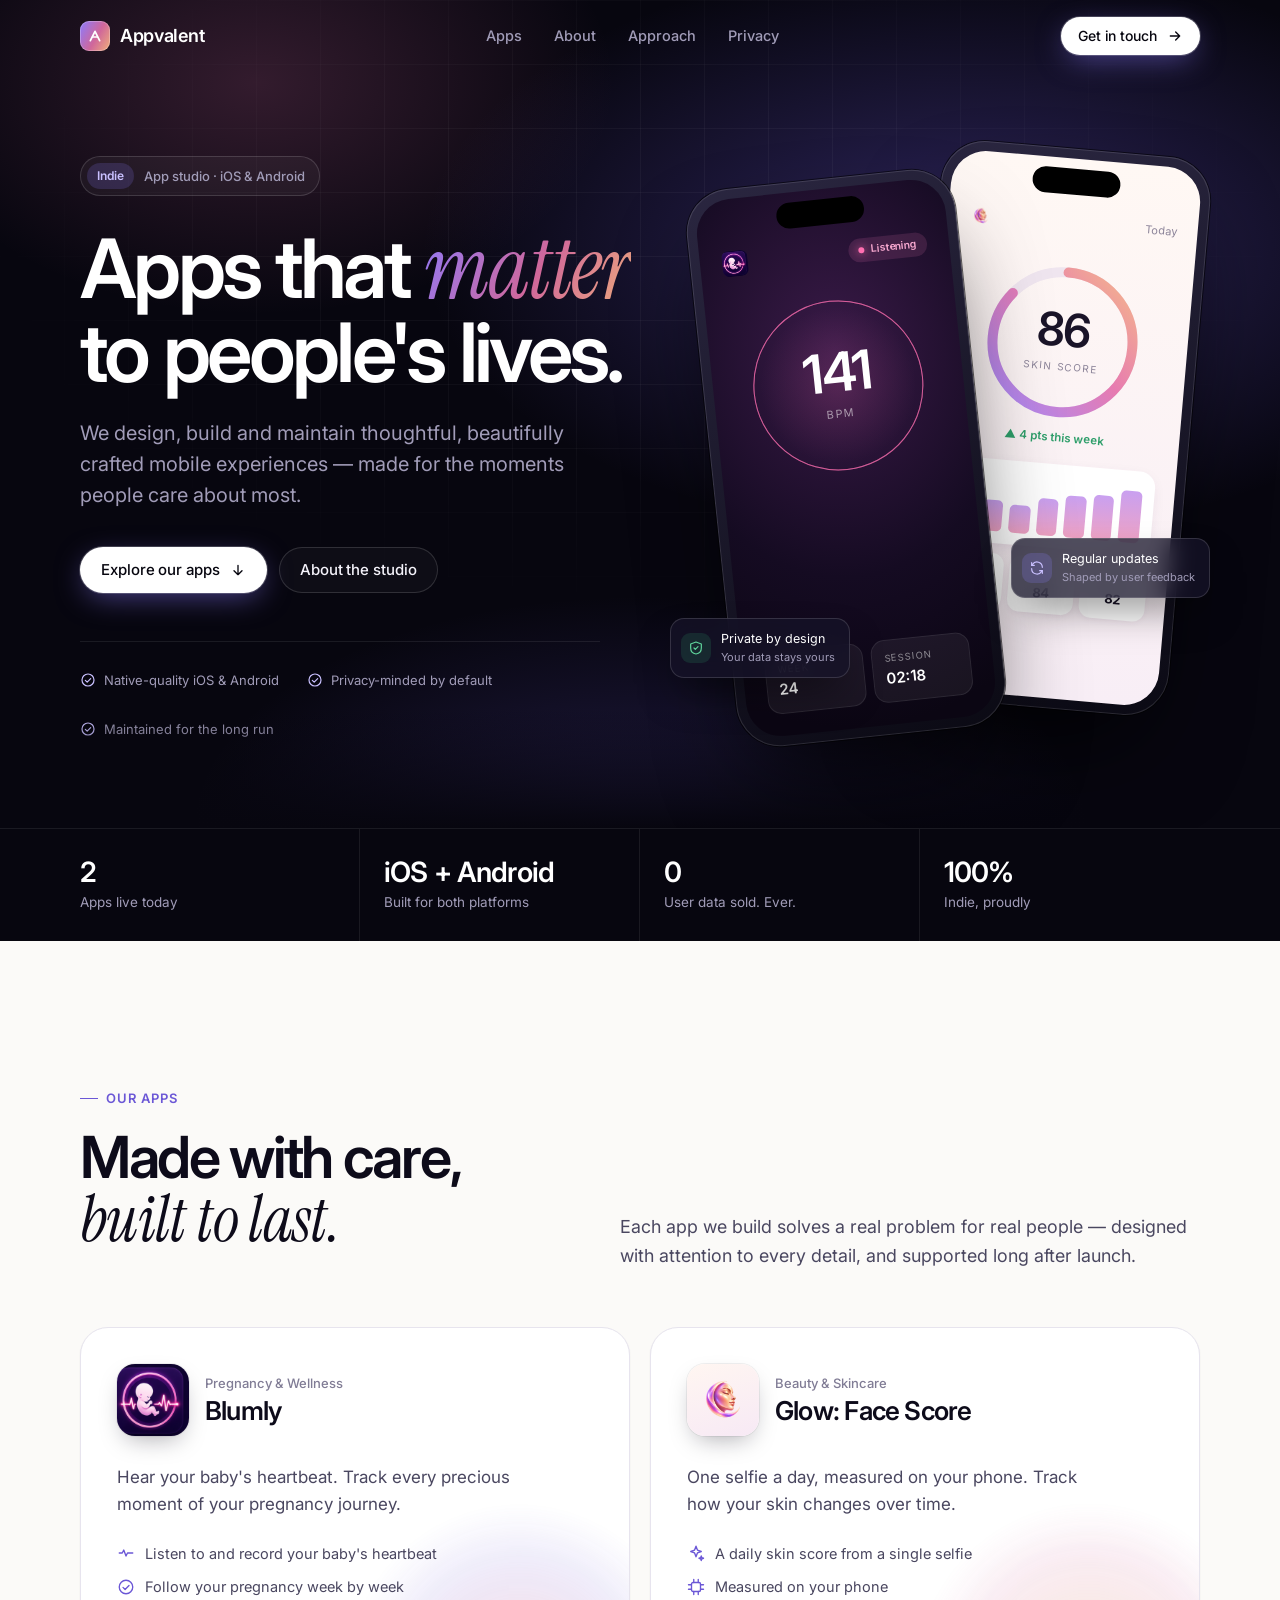
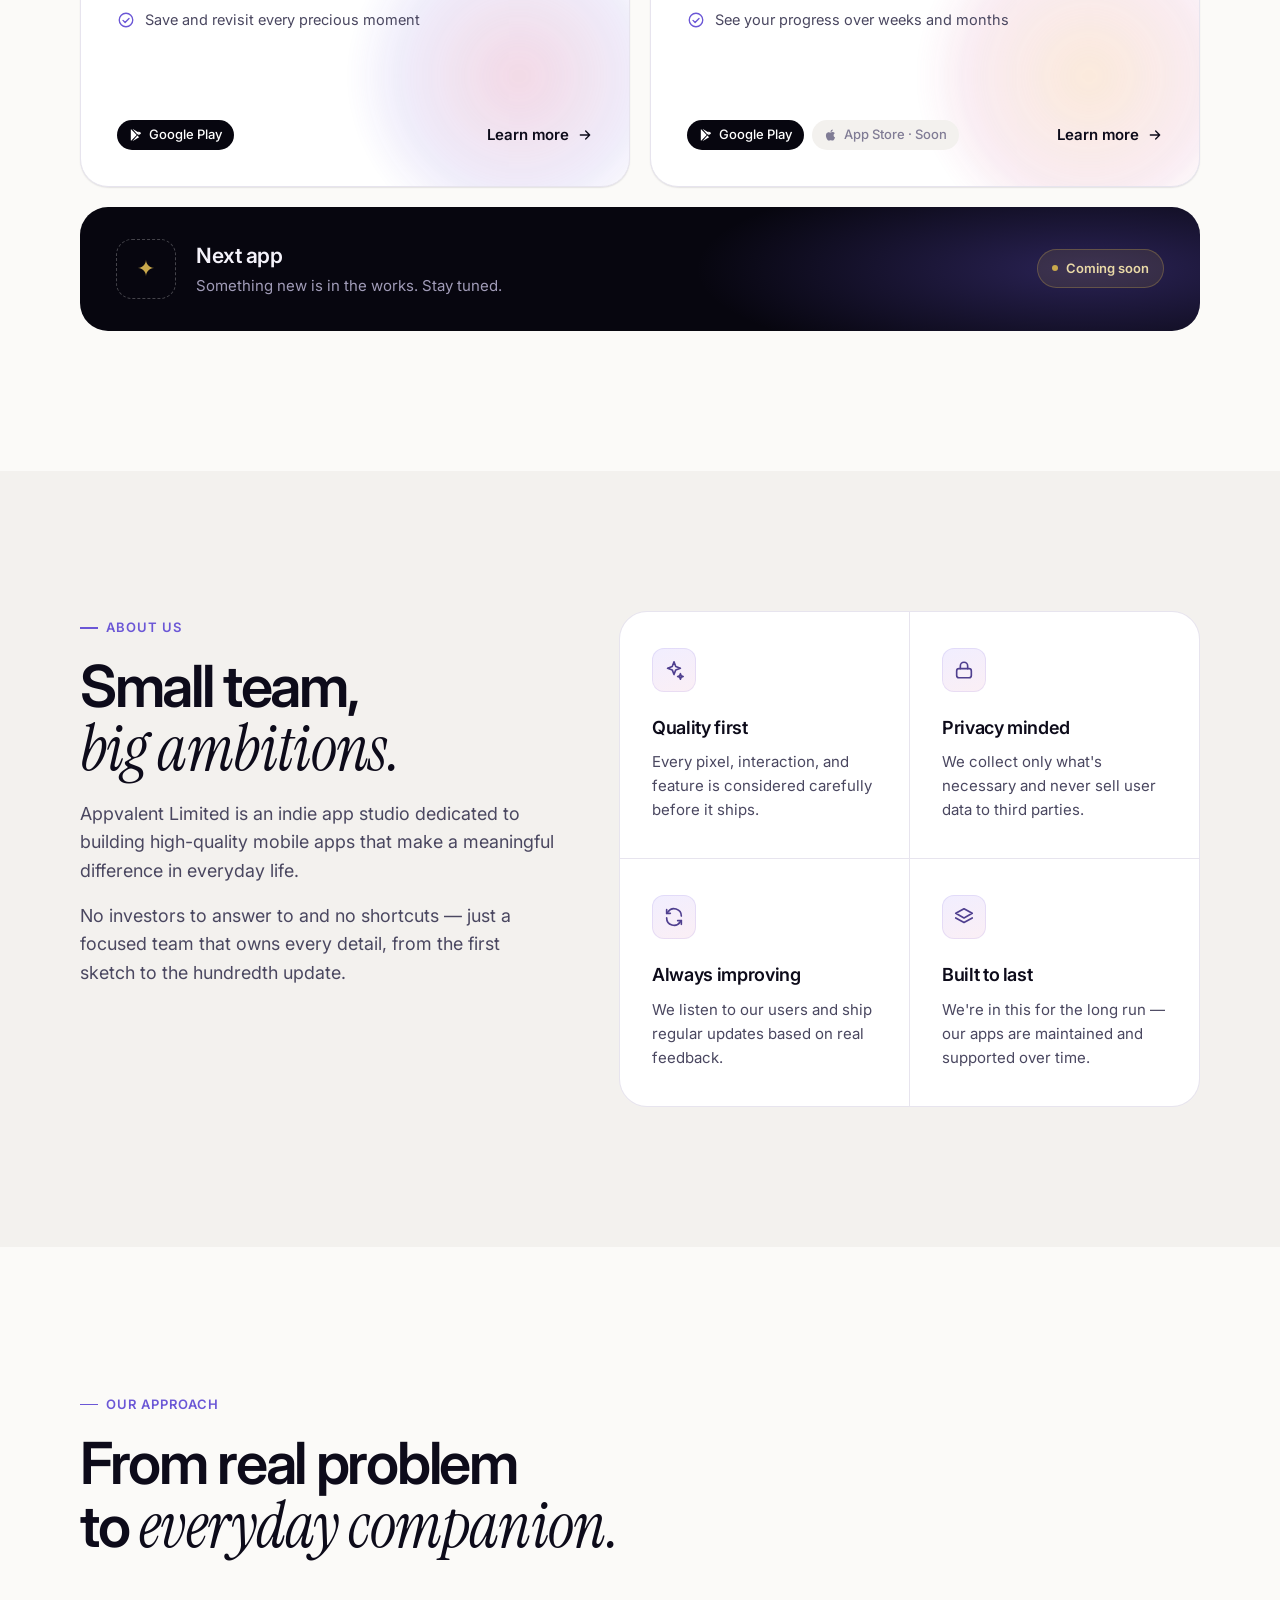
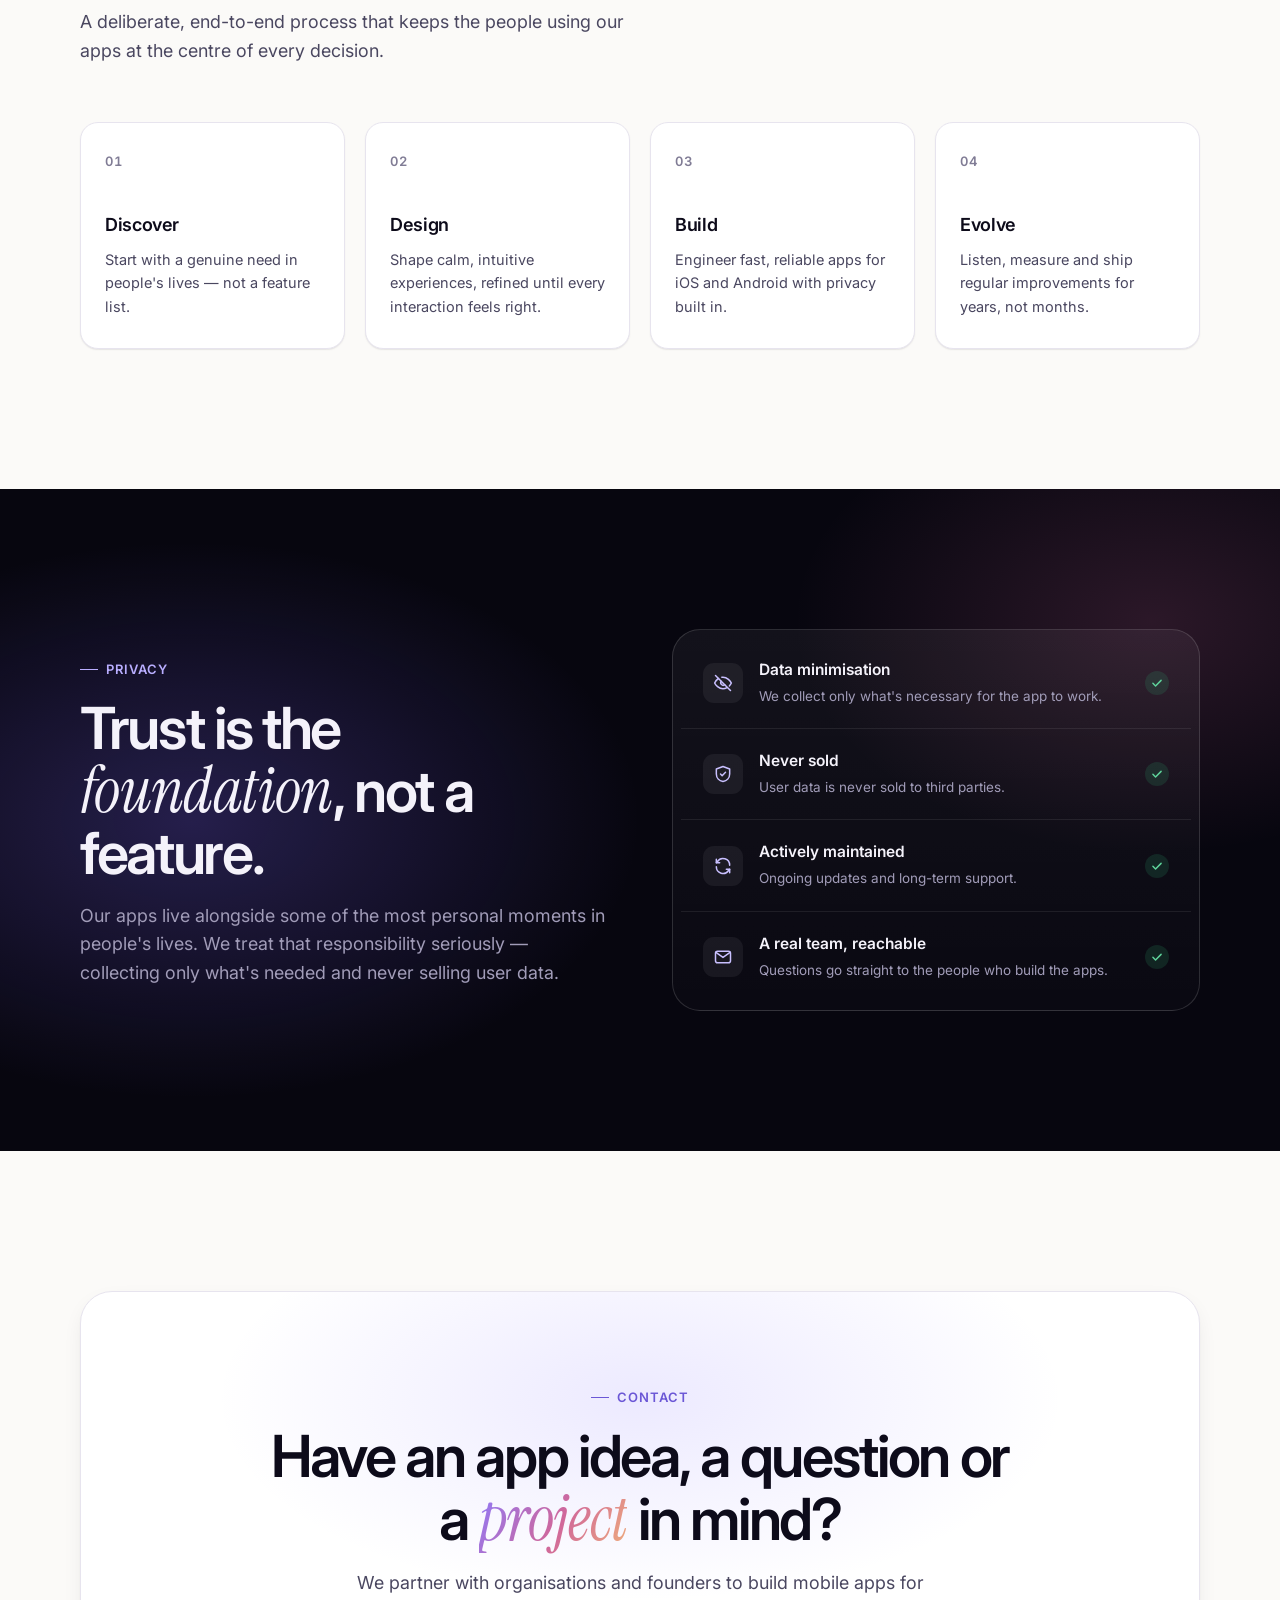
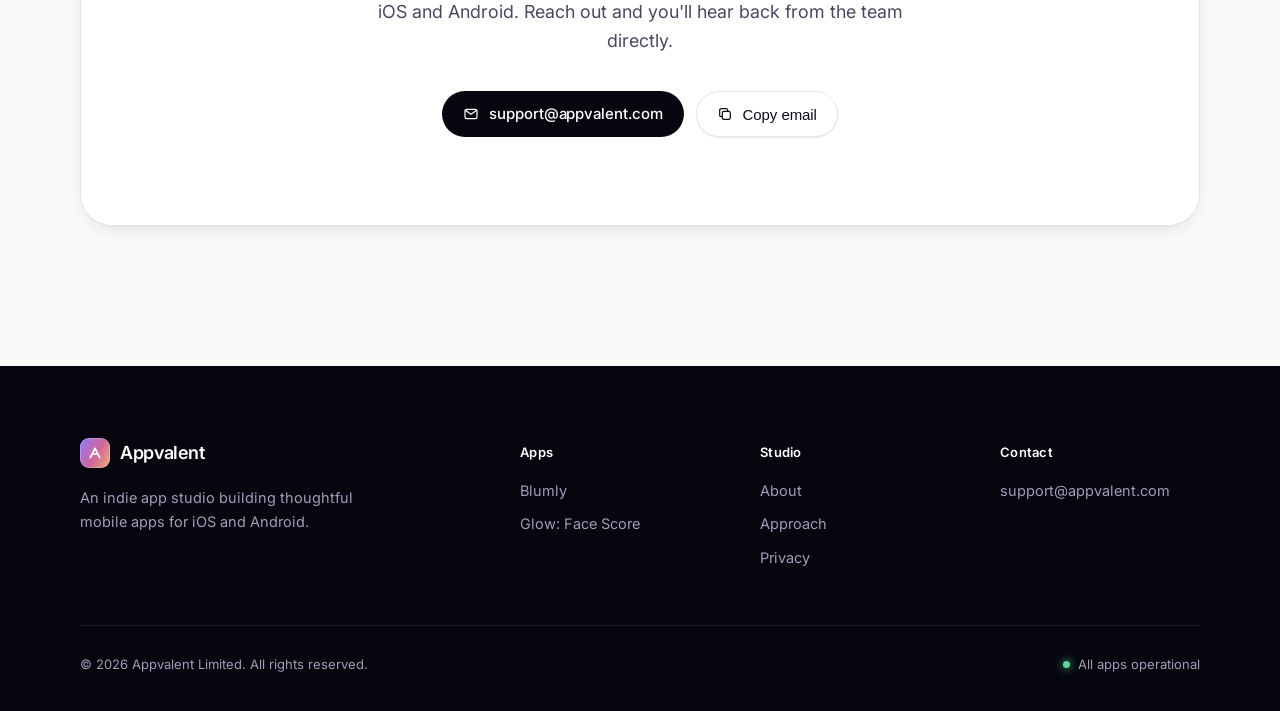
==== commit 10b43749: "Link Blumly and Glow to their Google Play listings Homepage app cards get Google Play buttons; Glow'" ====
--- a/index.html
+++ b/index.html
@@ -259,6 +259,9 @@
   .platforms { display: flex; gap: 8px; }
   .platform { display: inline-flex; align-items: center; gap: 6px; height: 30px; padding: 0 12px; border-radius: 999px; background: var(--bg-2); font-size: 13px; font-weight: 500; color: var(--text-2); }
   .platform svg { width: 14px; height: 14px; }
+  a.platform { position: relative; z-index: 2; background: var(--ink); color: #fff; transition: background .2s, transform .2s var(--ease); }
+  a.platform:hover { background: var(--ink-3); transform: translateY(-1px); }
+  .platform.soon { color: var(--text-3); }
   .link-arrow { display: inline-flex; align-items: center; gap: 8px; font-weight: 600; font-size: 15px; color: var(--text); }
   .link-arrow svg { width: 16px; height: 16px; transition: transform .2s var(--ease); }
   .app-card:hover .link-arrow svg { transform: translateX(4px); }
@@ -414,6 +417,7 @@
   <symbol id="i-check" viewBox="0 0 24 24" fill="none" stroke="currentColor" stroke-width="2.5" stroke-linecap="round" stroke-linejoin="round"><path d="M5 12.5l4.5 4.5L19 7.5"/></symbol>
   <symbol id="i-check-circle" viewBox="0 0 24 24" fill="none" stroke="currentColor" stroke-width="1.8" stroke-linecap="round" stroke-linejoin="round"><circle cx="12" cy="12" r="9"/><path d="M8 12.5l2.8 2.8L16 10"/></symbol>
   <symbol id="i-apple" viewBox="0 0 24 24" fill="currentColor"><path d="M16.4 12.6c0-2.4 2-3.6 2.1-3.7-1.1-1.7-2.9-1.9-3.5-1.9-1.5-.2-2.9.9-3.7.9-.8 0-1.9-.9-3.2-.8-1.6 0-3.1 1-4 2.4-1.7 3-.4 7.3 1.2 9.7.8 1.2 1.8 2.5 3 2.4 1.2 0 1.7-.8 3.1-.8 1.5 0 1.9.8 3.2.8 1.3 0 2.2-1.2 3-2.4.9-1.4 1.3-2.7 1.3-2.8-.1 0-2.5-1-2.5-3.8zM14 5.4c.7-.8 1.1-1.9 1-3-1 0-2.1.7-2.8 1.5-.6.7-1.2 1.8-1 2.9 1 .1 2.1-.6 2.8-1.4z"/></symbol>
+  <symbol id="i-play" viewBox="0 0 24 24" fill="currentColor"><path d="M3.6 2.1a1 1 0 0 0-.5.9v18a1 1 0 0 0 .5.9l9.6-9.9zM14.4 11l2.9-3-11.5-6.6zm0 2L5.8 22.6 17.3 16zm1.4-.7 3.9-2.2c1-.6 1-1.6 0-2.2l-3.4-2z"/></symbol>
   <symbol id="i-android" viewBox="0 0 24 24" fill="currentColor"><path d="M17.6 9.5l1.7-3a.4.4 0 00-.7-.4l-1.8 3.1a10.6 10.6 0 00-9.6 0L5.4 6.1a.4.4 0 00-.7.4l1.7 3A9.6 9.6 0 001.5 17h21a9.6 9.6 0 00-4.9-7.5zM7 14.4a1 1 0 110-2 1 1 0 010 2zm10 0a1 1 0 110-2 1 1 0 010 2z"/></symbol>
   <symbol id="i-sparkle" viewBox="0 0 24 24" fill="none" stroke="currentColor" stroke-width="1.8" stroke-linecap="round" stroke-linejoin="round"><path d="M12 3l1.9 5.1L19 10l-5.1 1.9L12 17l-1.9-5.1L5 10l5.1-1.9L12 3zM19 16l.8 2.2L22 19l-2.2.8L19 22l-.8-2.2L16 19l2.2-.8L19 16z"/></symbol>
   <symbol id="i-lock" viewBox="0 0 24 24" fill="none" stroke="currentColor" stroke-width="1.8" stroke-linecap="round" stroke-linejoin="round"><rect x="4" y="10.5" width="16" height="10" rx="2.5"/><path d="M8 10.5V7.5a4 4 0 018 0v3"/></symbol>
@@ -545,7 +549,7 @@
           <li><svg><use href="#i-check-circle"/></svg>Save and revisit every precious moment</li>
         </ul>
         <div class="app-foot">
-          <div class="platforms"><span class="platform"><svg><use href="#i-android"/></svg>Android</span></div>
+          <div class="platforms"><a class="platform" href="https://play.google.com/store/apps/details?id=com.bellybeat.app" target="_blank" rel="noopener" aria-label="Get Blumly on Google Play"><svg><use href="#i-play"/></svg>Google Play</a></div>
           <a href="/bellybeat" class="link-arrow stretched">Learn more <svg><use href="#i-arrow"/></svg></a>
         </div>
       </article>
@@ -563,7 +567,7 @@
           <li><svg><use href="#i-check-circle"/></svg>See your progress over weeks and months</li>
         </ul>
         <div class="app-foot">
-          <div class="platforms"><span class="platform"><svg><use href="#i-apple"/></svg>iOS</span><span class="platform"><svg><use href="#i-android"/></svg>Android</span></div>
+          <div class="platforms"><a class="platform" href="https://play.google.com/store/apps/details?id=com.glowfacescore.app" target="_blank" rel="noopener" aria-label="Get Glow on Google Play"><svg><use href="#i-play"/></svg>Google Play</a><span class="platform soon"><svg><use href="#i-apple"/></svg>App Store · Soon</span></div>
           <a href="/glow" class="link-arrow stretched">Learn more <svg><use href="#i-arrow"/></svg></a>
         </div>
       </article>
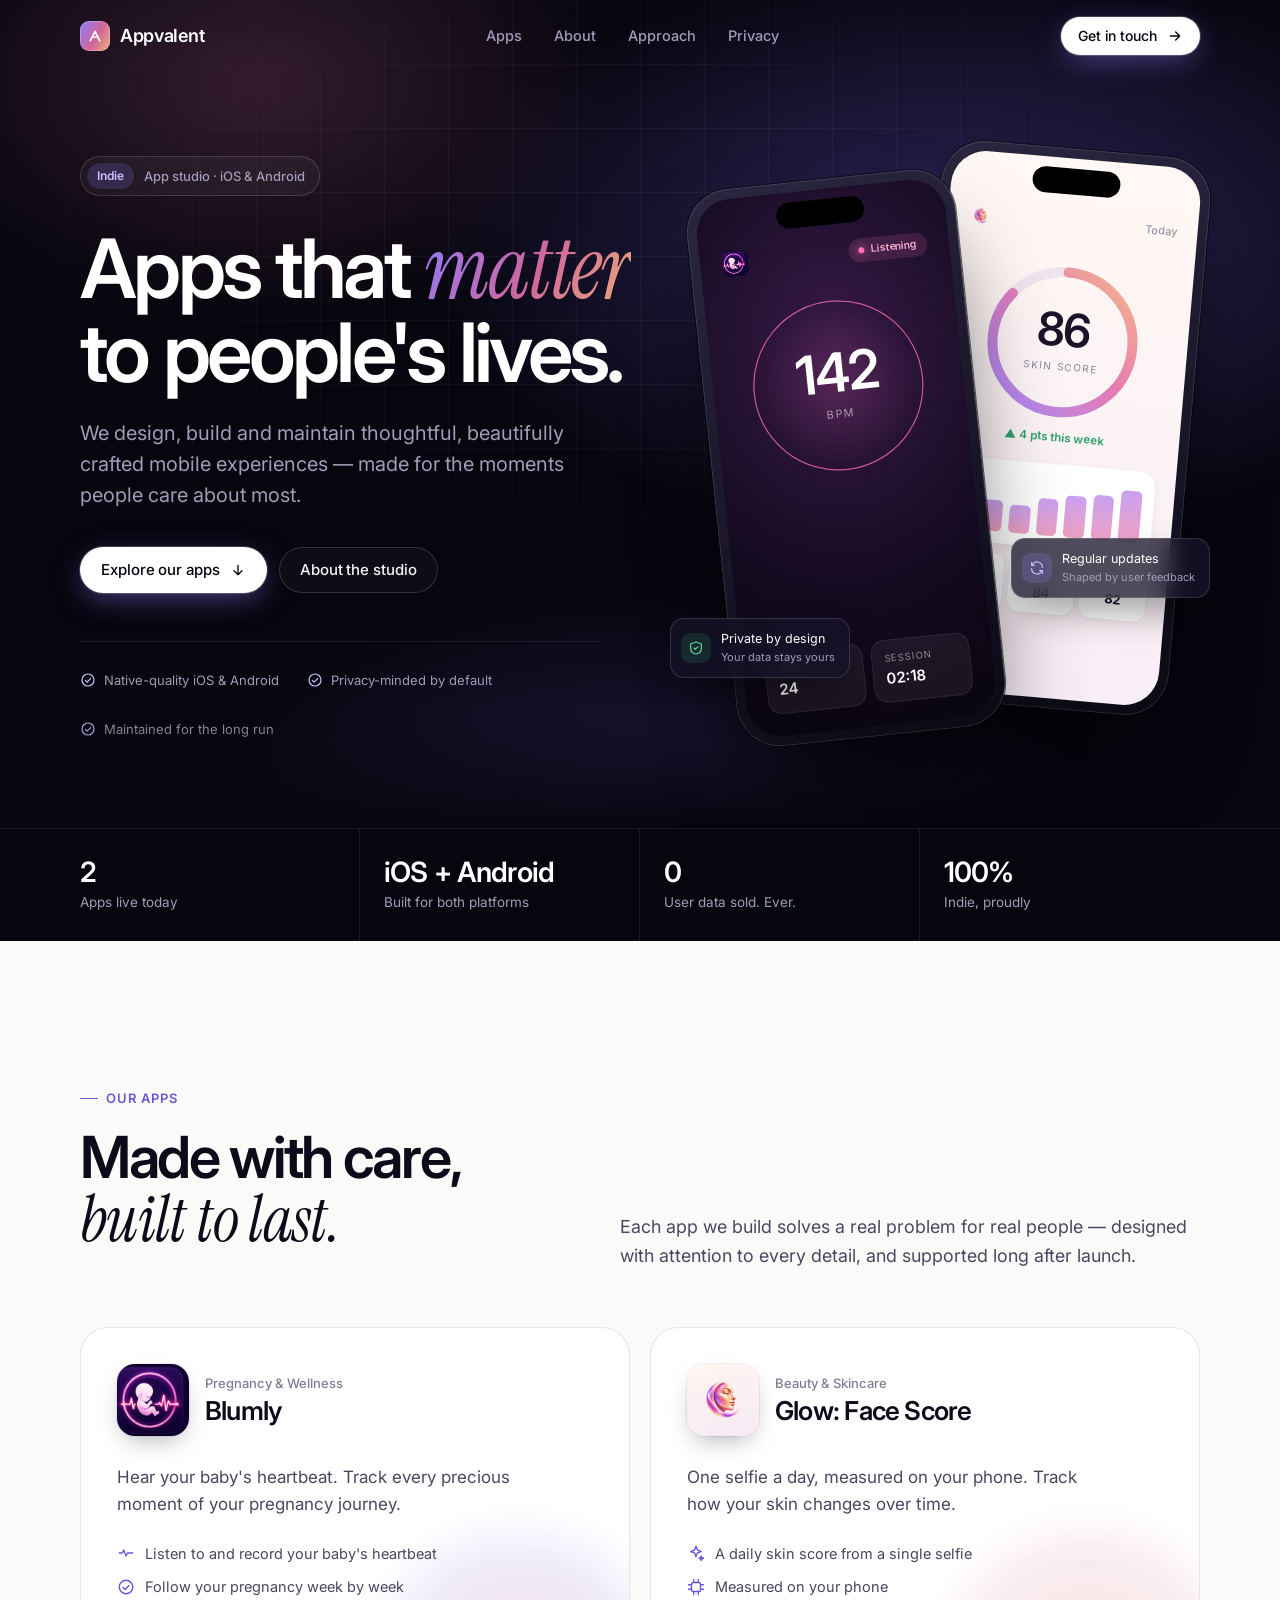
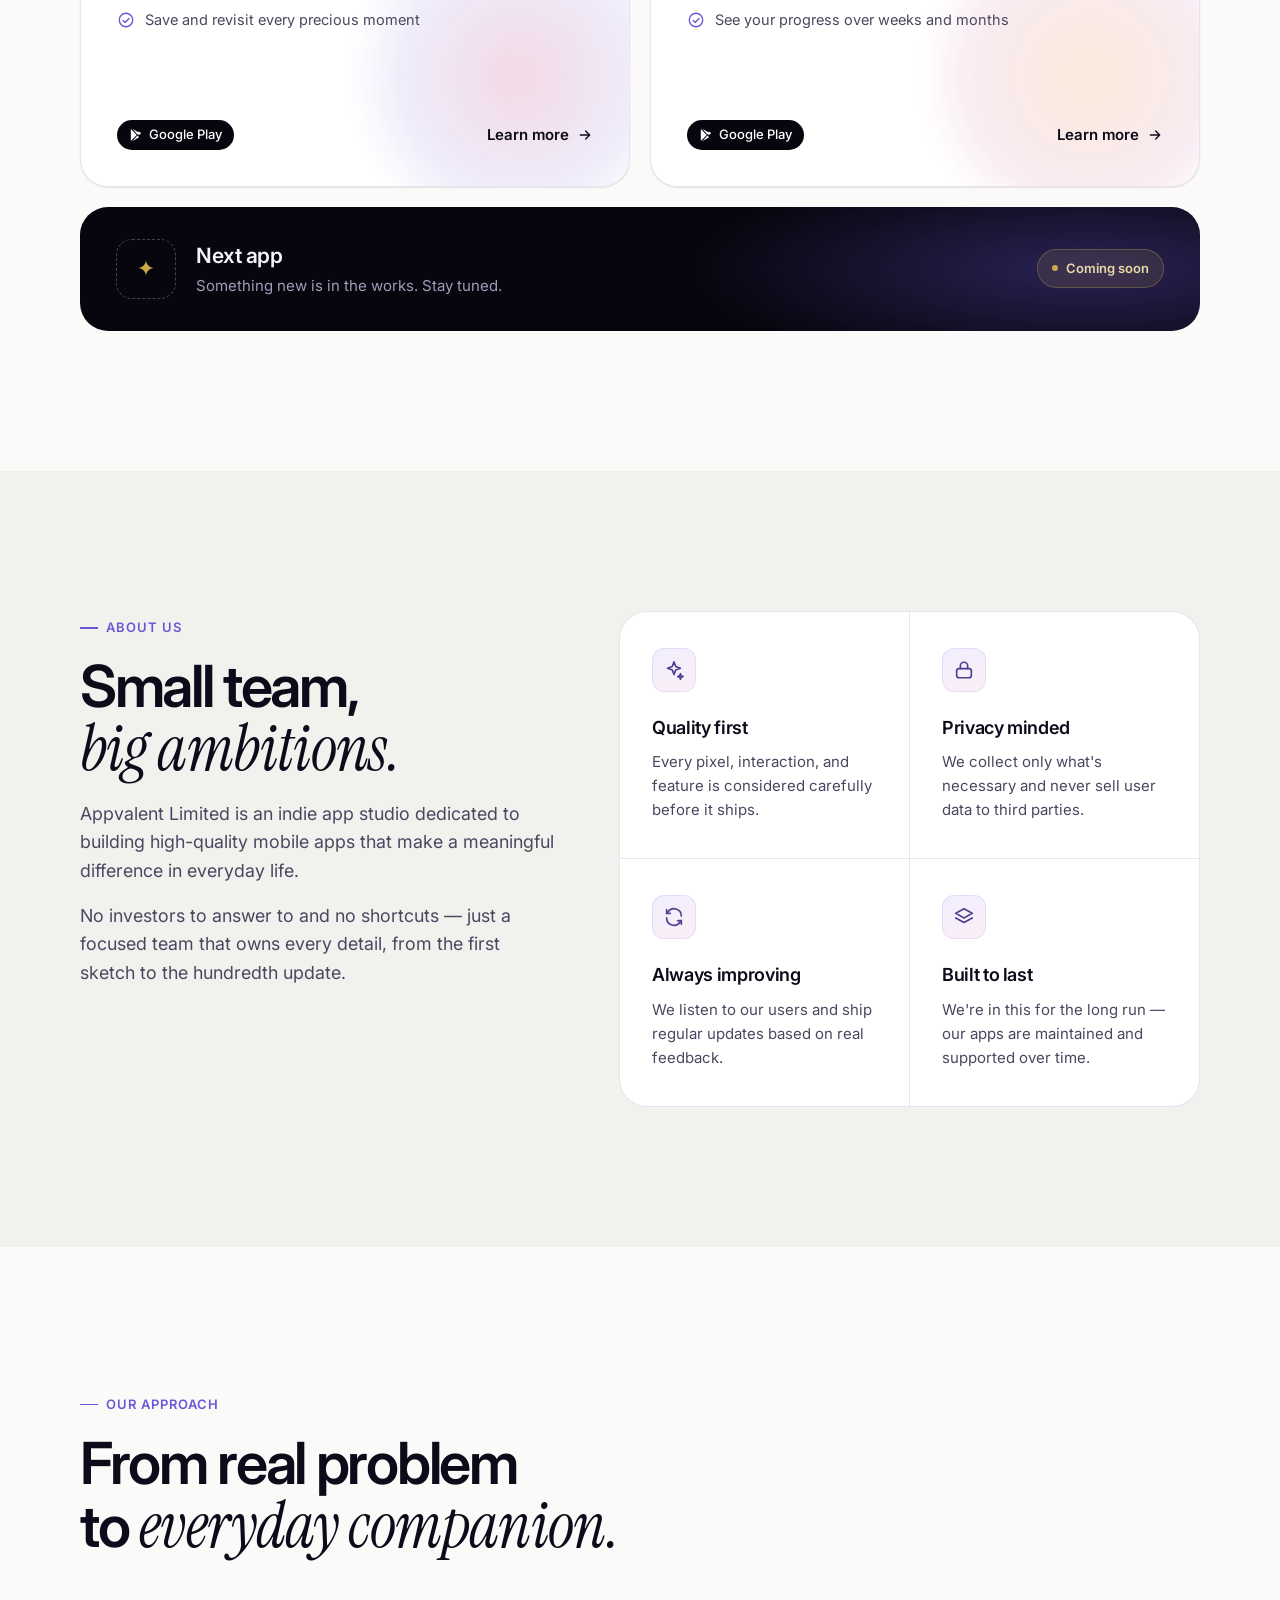
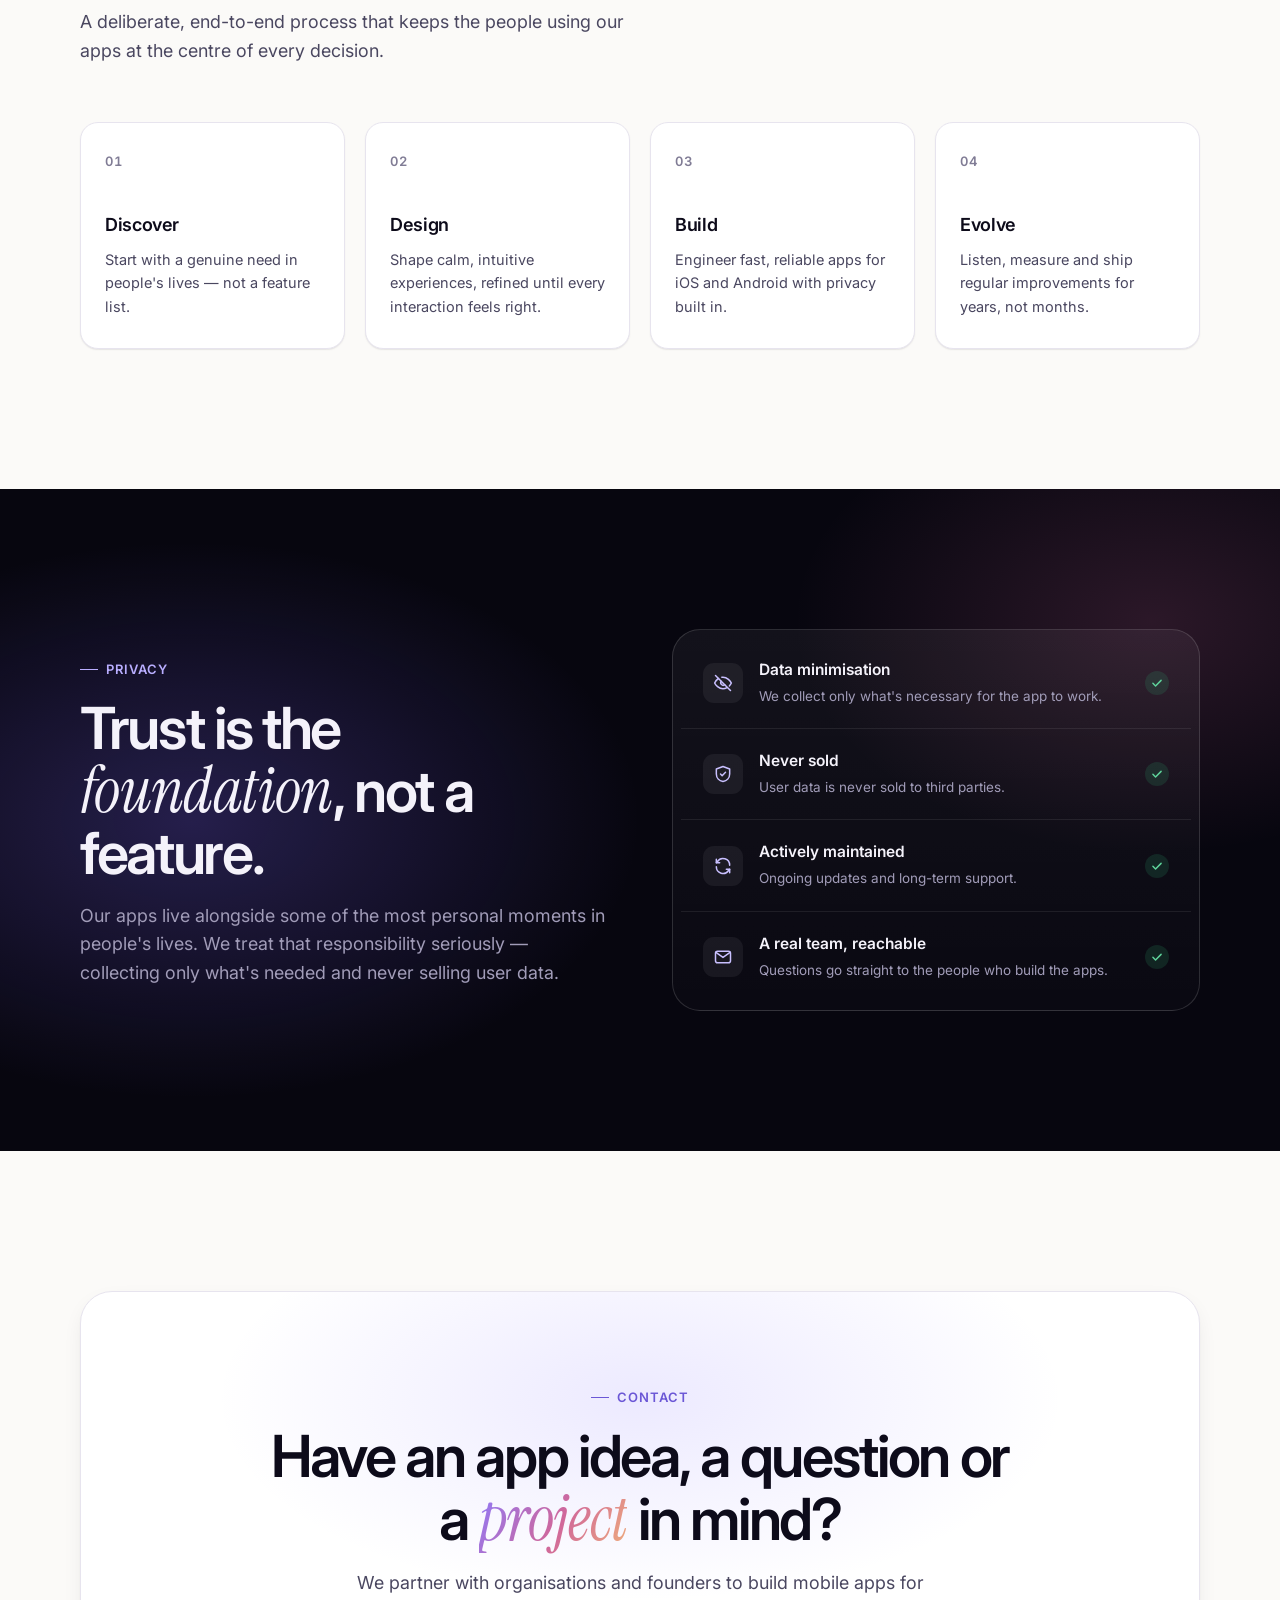
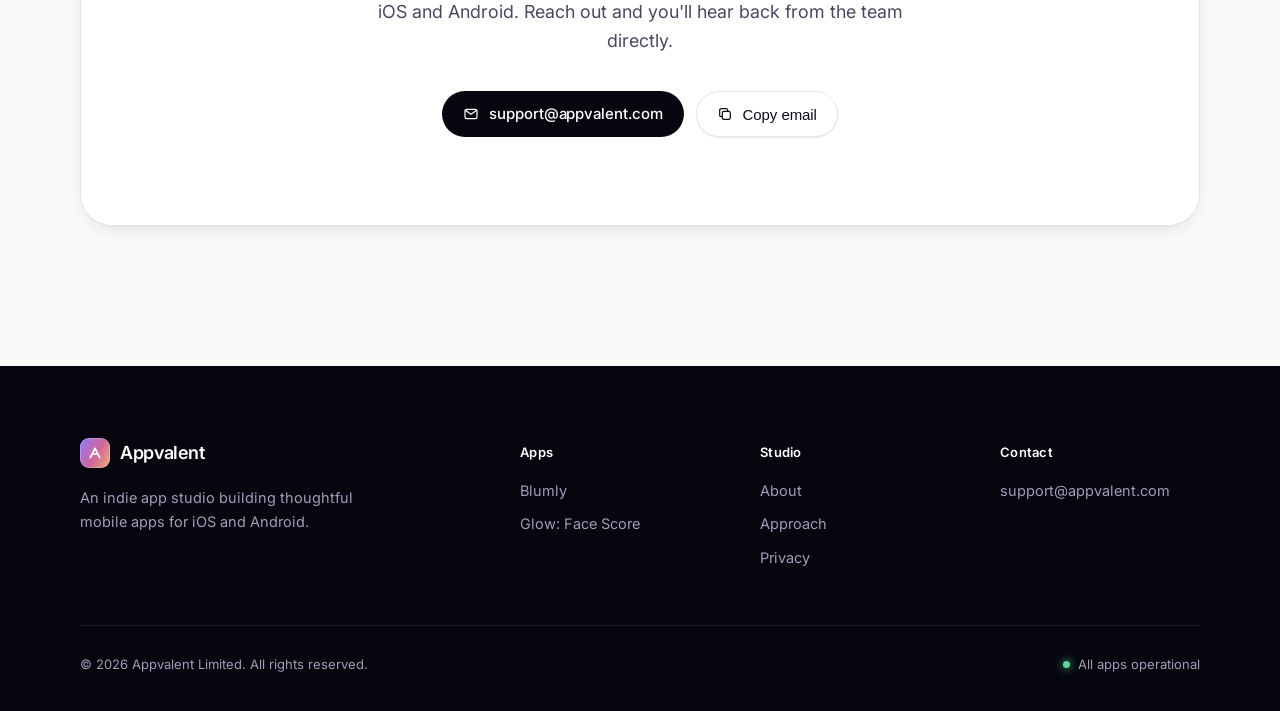
==== commit 3bee8324: "Glow: remove beta, coming-soon and iOS references Glow is Android-only for now. The nav button and c" ====
--- a/index.html
+++ b/index.html
@@ -261,7 +261,6 @@
   .platform svg { width: 14px; height: 14px; }
   a.platform { position: relative; z-index: 2; background: var(--ink); color: #fff; transition: background .2s, transform .2s var(--ease); }
   a.platform:hover { background: var(--ink-3); transform: translateY(-1px); }
-  .platform.soon { color: var(--text-3); }
   .link-arrow { display: inline-flex; align-items: center; gap: 8px; font-weight: 600; font-size: 15px; color: var(--text); }
   .link-arrow svg { width: 16px; height: 16px; transition: transform .2s var(--ease); }
   .app-card:hover .link-arrow svg { transform: translateX(4px); }
@@ -416,7 +415,6 @@
   <symbol id="i-down" viewBox="0 0 24 24" fill="none" stroke="currentColor" stroke-width="2" stroke-linecap="round" stroke-linejoin="round"><path d="M12 5v14M6 13l6 6 6-6"/></symbol>
   <symbol id="i-check" viewBox="0 0 24 24" fill="none" stroke="currentColor" stroke-width="2.5" stroke-linecap="round" stroke-linejoin="round"><path d="M5 12.5l4.5 4.5L19 7.5"/></symbol>
   <symbol id="i-check-circle" viewBox="0 0 24 24" fill="none" stroke="currentColor" stroke-width="1.8" stroke-linecap="round" stroke-linejoin="round"><circle cx="12" cy="12" r="9"/><path d="M8 12.5l2.8 2.8L16 10"/></symbol>
-  <symbol id="i-apple" viewBox="0 0 24 24" fill="currentColor"><path d="M16.4 12.6c0-2.4 2-3.6 2.1-3.7-1.1-1.7-2.9-1.9-3.5-1.9-1.5-.2-2.9.9-3.7.9-.8 0-1.9-.9-3.2-.8-1.6 0-3.1 1-4 2.4-1.7 3-.4 7.3 1.2 9.7.8 1.2 1.8 2.5 3 2.4 1.2 0 1.7-.8 3.1-.8 1.5 0 1.9.8 3.2.8 1.3 0 2.2-1.2 3-2.4.9-1.4 1.3-2.7 1.3-2.8-.1 0-2.5-1-2.5-3.8zM14 5.4c.7-.8 1.1-1.9 1-3-1 0-2.1.7-2.8 1.5-.6.7-1.2 1.8-1 2.9 1 .1 2.1-.6 2.8-1.4z"/></symbol>
   <symbol id="i-play" viewBox="0 0 24 24" fill="currentColor"><path d="M3.6 2.1a1 1 0 0 0-.5.9v18a1 1 0 0 0 .5.9l9.6-9.9zM14.4 11l2.9-3-11.5-6.6zm0 2L5.8 22.6 17.3 16zm1.4-.7 3.9-2.2c1-.6 1-1.6 0-2.2l-3.4-2z"/></symbol>
   <symbol id="i-android" viewBox="0 0 24 24" fill="currentColor"><path d="M17.6 9.5l1.7-3a.4.4 0 00-.7-.4l-1.8 3.1a10.6 10.6 0 00-9.6 0L5.4 6.1a.4.4 0 00-.7.4l1.7 3A9.6 9.6 0 001.5 17h21a9.6 9.6 0 00-4.9-7.5zM7 14.4a1 1 0 110-2 1 1 0 010 2zm10 0a1 1 0 110-2 1 1 0 010 2z"/></symbol>
   <symbol id="i-sparkle" viewBox="0 0 24 24" fill="none" stroke="currentColor" stroke-width="1.8" stroke-linecap="round" stroke-linejoin="round"><path d="M12 3l1.9 5.1L19 10l-5.1 1.9L12 17l-1.9-5.1L5 10l5.1-1.9L12 3zM19 16l.8 2.2L22 19l-2.2.8L19 22l-.8-2.2L16 19l2.2-.8L19 16z"/></symbol>
@@ -567,7 +565,7 @@
           <li><svg><use href="#i-check-circle"/></svg>See your progress over weeks and months</li>
         </ul>
         <div class="app-foot">
-          <div class="platforms"><a class="platform" href="https://play.google.com/store/apps/details?id=com.glowfacescore.app" target="_blank" rel="noopener" aria-label="Get Glow on Google Play"><svg><use href="#i-play"/></svg>Google Play</a><span class="platform soon"><svg><use href="#i-apple"/></svg>App Store · Soon</span></div>
+          <div class="platforms"><a class="platform" href="https://play.google.com/store/apps/details?id=com.glowfacescore.app" target="_blank" rel="noopener" aria-label="Get Glow on Google Play"><svg><use href="#i-play"/></svg>Google Play</a></div>
           <a href="/glow" class="link-arrow stretched">Learn more <svg><use href="#i-arrow"/></svg></a>
         </div>
       </article>
